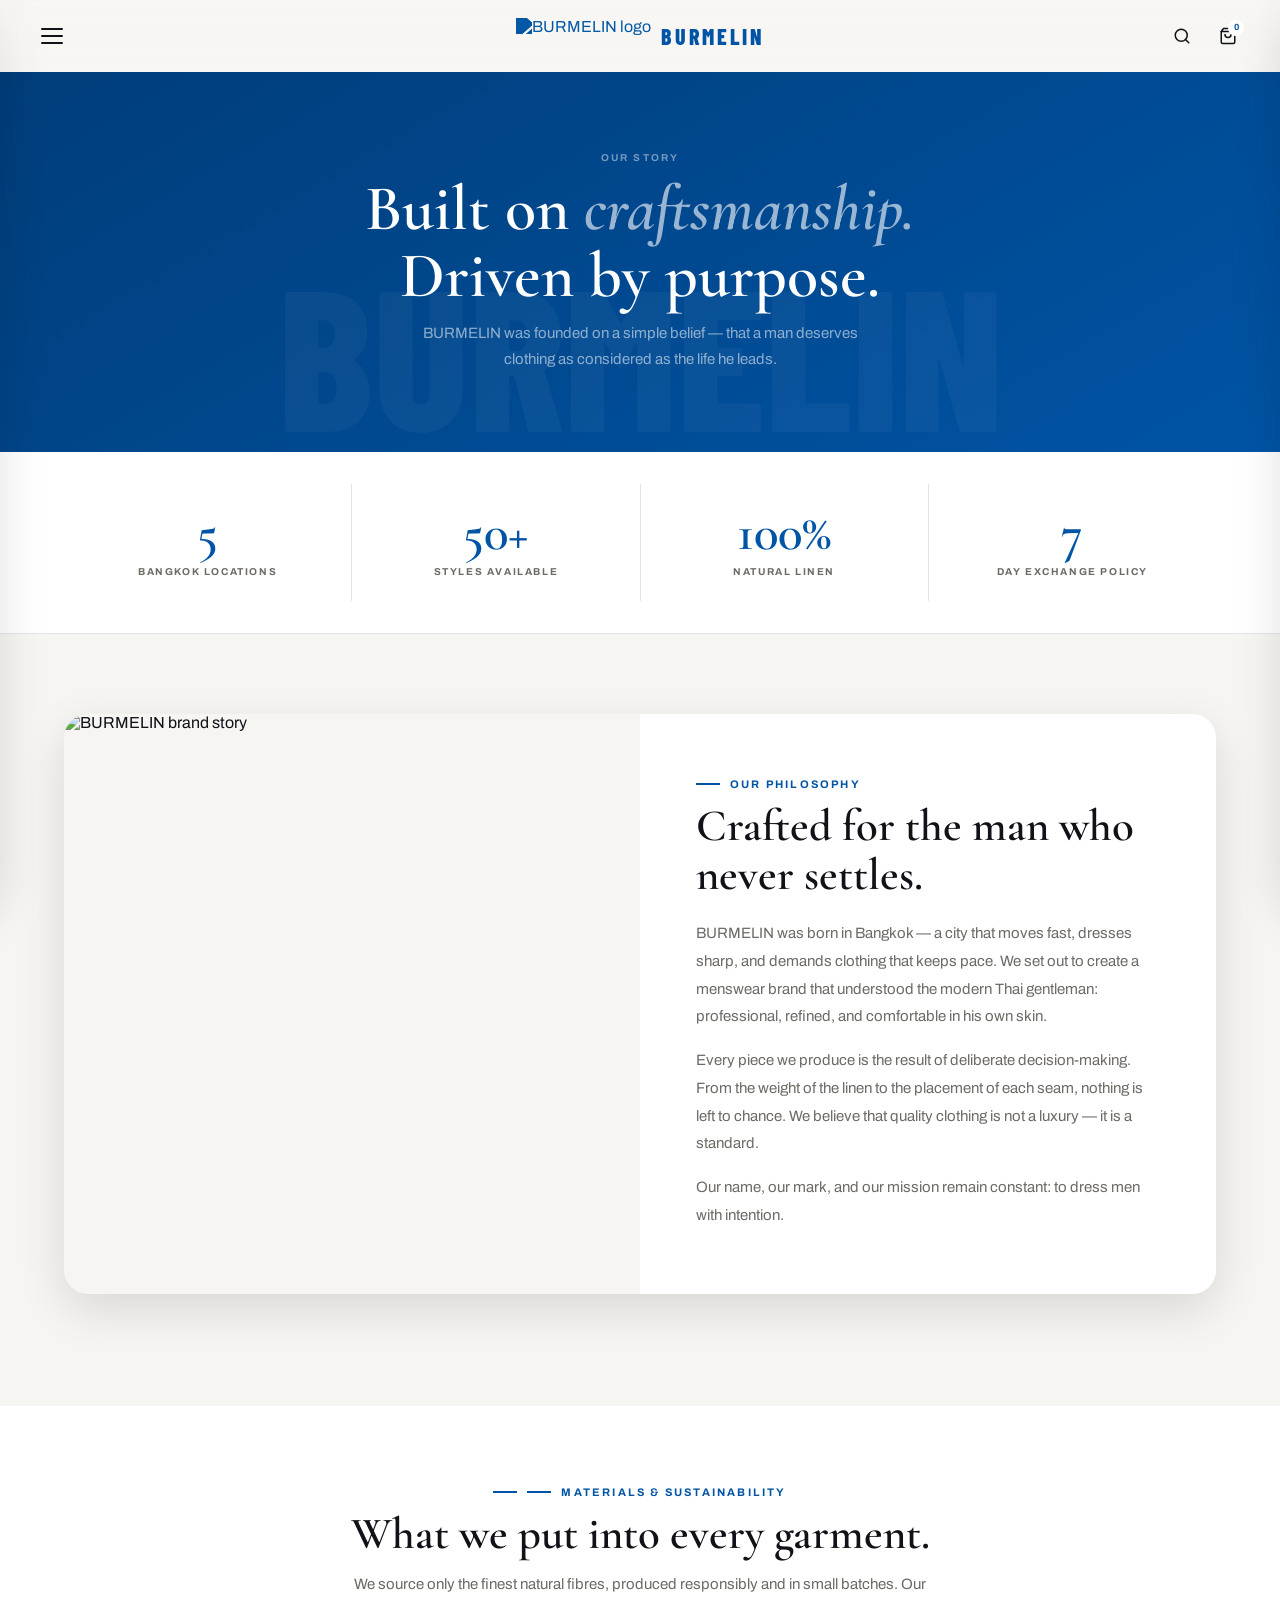
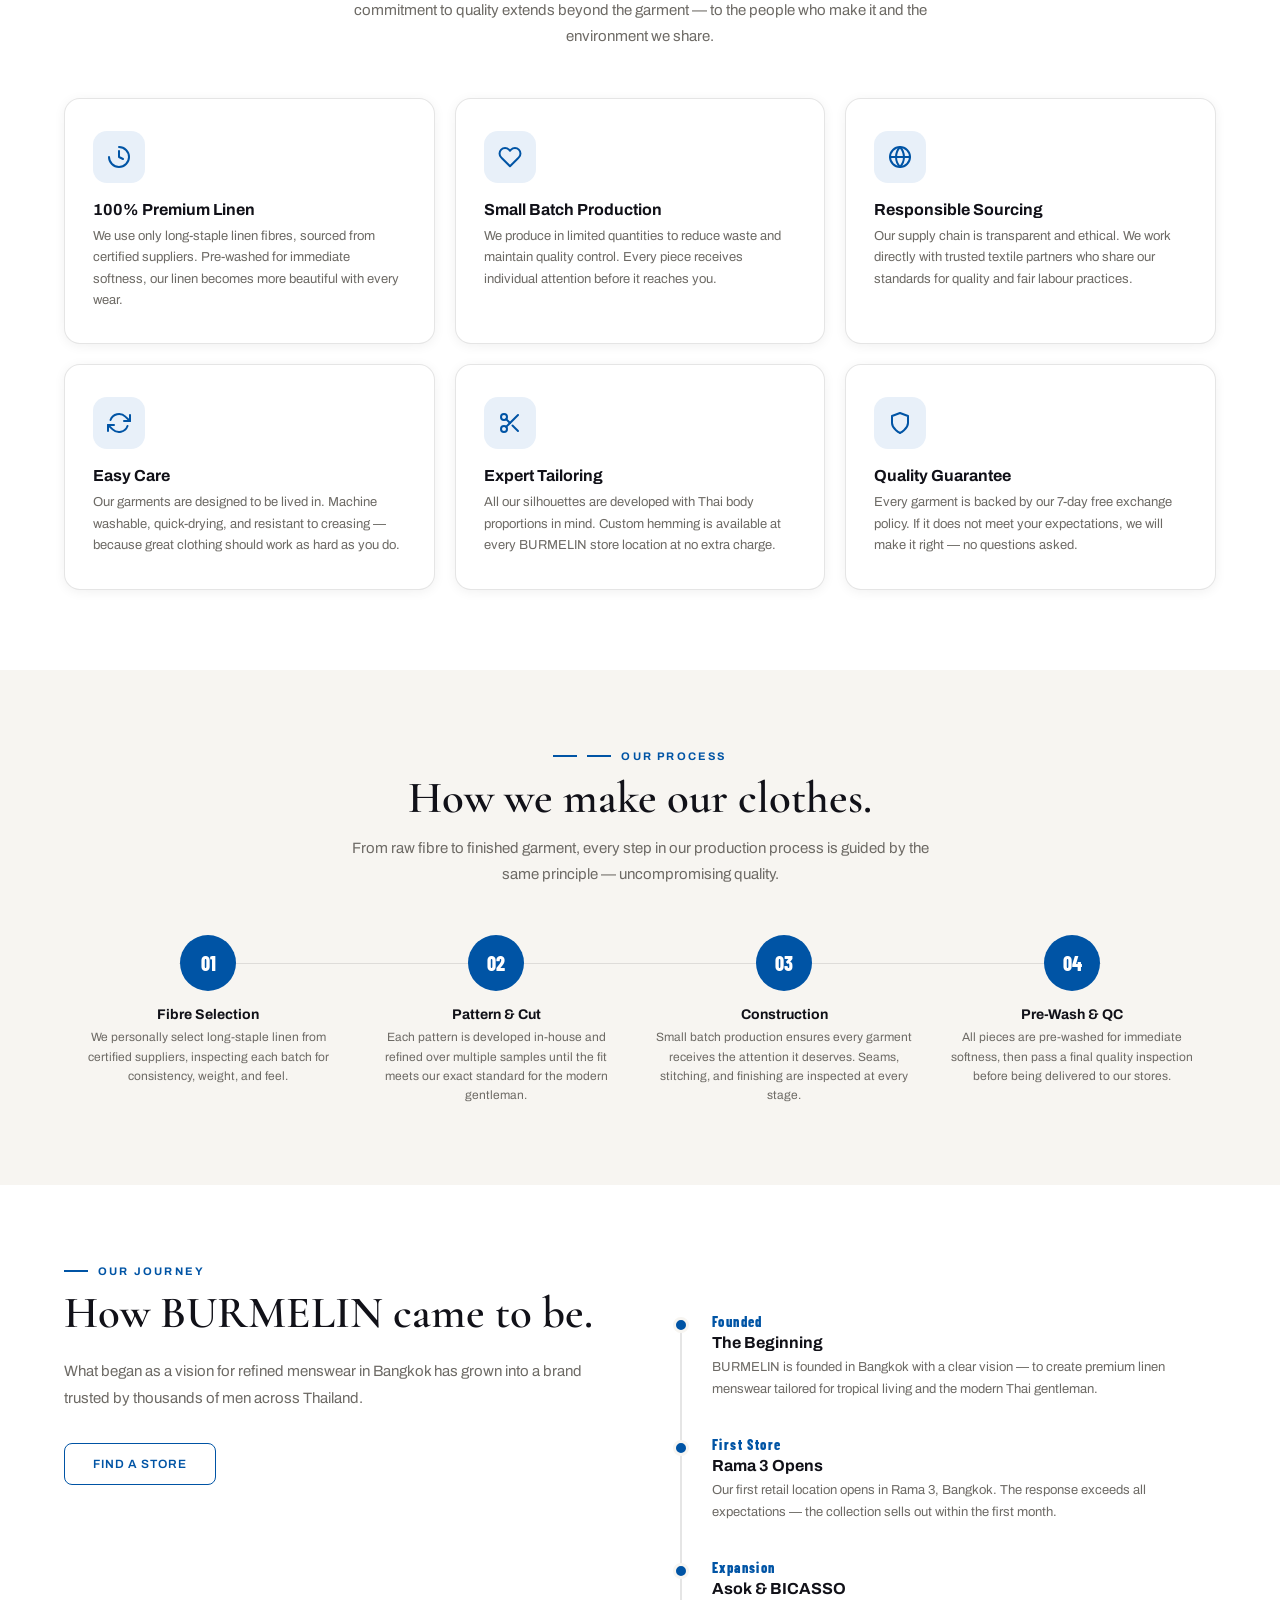
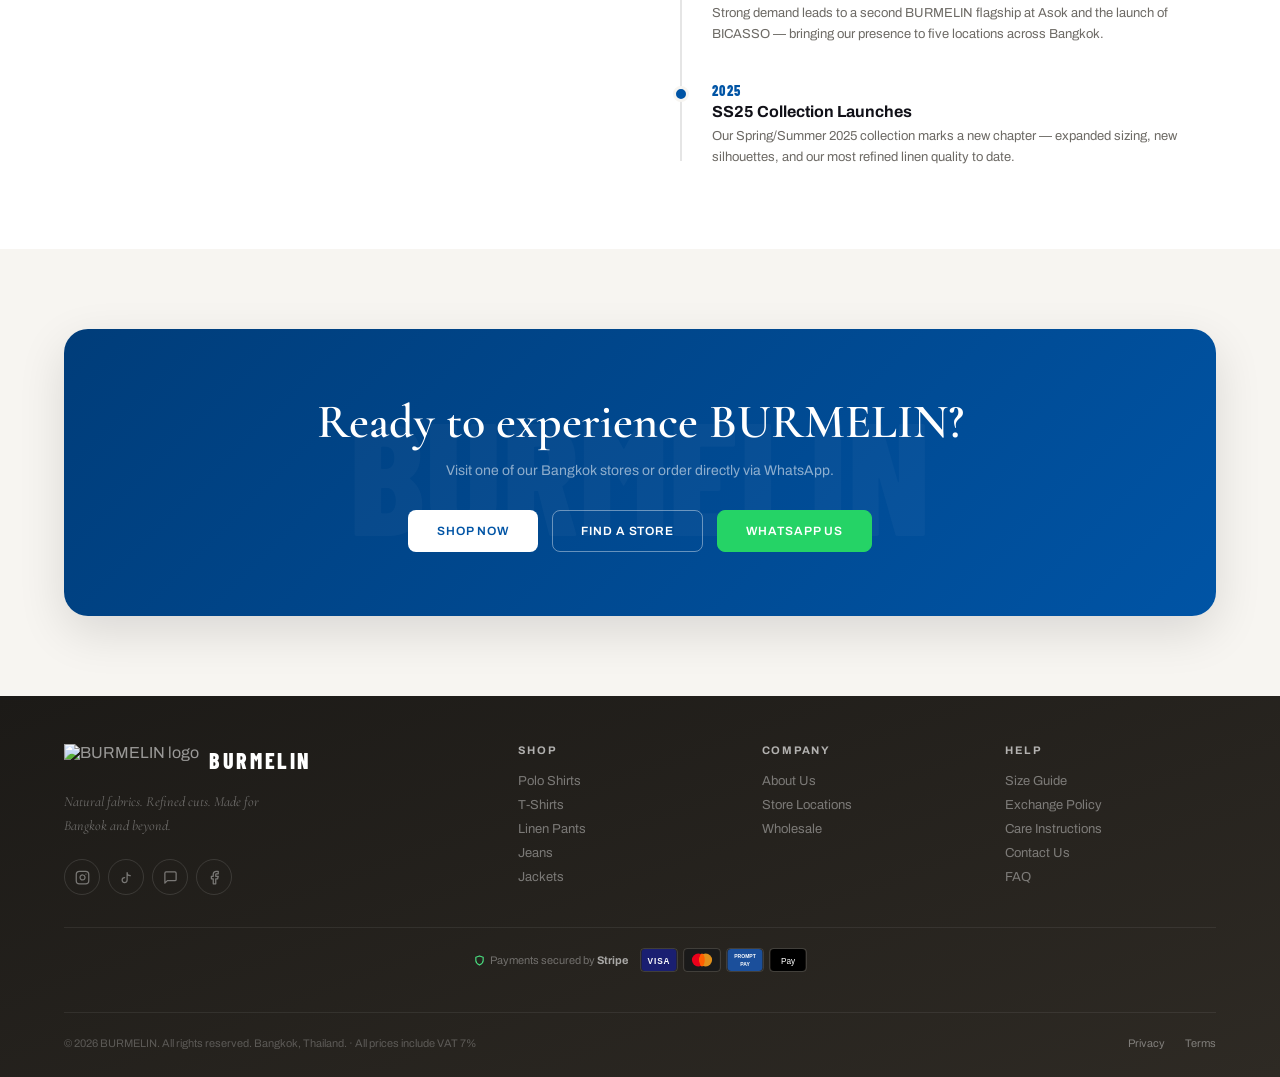
==== about.html @ 5e66e8c5 "Fix shipping address, slow admin guessing, real newsletter, lighter images, SEO - Orders and emails " ====
﻿<!DOCTYPE html>
<html lang="en">
<head>
<meta charset="UTF-8"/>
<meta name="viewport" content="width=device-width, initial-scale=1"/>
<title>About Us — BURMELIN</title>
<meta name="description" content="BURMELIN — Our story, philosophy, and commitment to quality menswear."/>
<link rel="canonical" href="https://burmelin.com/about.html"/>
<meta property="og:type" content="website"/>
<meta property="og:site_name" content="BURMELIN"/>
<meta property="og:title" content="About Us — BURMELIN"/>
<meta property="og:description" content="BURMELIN — Our story, philosophy, and commitment to quality menswear."/>
<meta property="og:url" content="https://burmelin.com/about.html"/>
<meta property="og:image" content="https://res.cloudinary.com/dtpvflgt1/image/upload/b_white,c_pad,w_1200,h_630,f_jpg,q_auto/v1775697533/E72AE919-6A79-4D75-8E9C-545770499B7E_wsahiw.png"/>
<meta property="og:image:width" content="1200"/>
<meta property="og:image:height" content="630"/>
<meta name="twitter:card" content="summary_large_image"/>
<link rel="icon" type="image/png" href="https://res.cloudinary.com/dtpvflgt1/image/upload/f_auto,q_auto,h_120/v1773996384/LOGO_q2howi.png"/>
<link rel="preconnect" href="https://fonts.googleapis.com">
<link rel="preconnect" href="https://fonts.gstatic.com" crossorigin>
<link href="https://fonts.googleapis.com/css2?family=Archivo:wght@400;500;600;700;900&family=Cormorant+Garamond:ital,wght@0,400;0,600;1,400;1,600&family=Barlow+Condensed:wght@700;800&display=swap" rel="stylesheet">
<style>
:root{
  --navy:#0054A5;--navy-dark:#003d7a;--navy-light:#e8f0f9;
  --cream:#F7F5F1;--cream-dark:#EEEBE5;
  --ink:#111118;--muted:#6d6a65;--line:rgba(0,0,0,.1);
  --white:#ffffff;--gold:#C9A96E;
  --r-sm:8px;--r:16px;--r-lg:24px;
  --shadow-sm:0 2px 12px rgba(0,0,0,.06);
  --shadow:0 6px 28px rgba(0,0,0,.09);
  --shadow-lg:0 16px 48px rgba(0,0,0,.12);
}
*,*::before,*::after{box-sizing:border-box;margin:0;padding:0}
html{scroll-behavior:smooth}
body{font-family:'Archivo',sans-serif;background:var(--cream);color:var(--ink);-webkit-font-smoothing:antialiased;overflow-x:hidden}
img{max-width:100%;display:block}
a{text-decoration:none;color:inherit}
button{cursor:pointer;font-family:inherit}
.container{max-width:1200px;margin:0 auto;padding:0 24px}

/* ── HEADER ── */
.site-header{position:fixed;top:0;left:0;right:0;z-index:100;height:72px;padding:0 32px;display:grid;grid-template-columns:1fr auto 1fr;align-items:center;background:rgba(255,255,255,.15);backdrop-filter:blur(12px);-webkit-backdrop-filter:blur(12px);border-bottom:1px solid rgba(255,255,255,.15);transition:background .3s}
.site-header:hover{background:rgba(255,255,255,.85)}
.header-logo{display:flex;align-items:center;gap:10px;cursor:pointer}
.header-actions{display:flex;align-items:center;gap:6px;justify-self:end}
.icon-btn{width:40px;height:40px;border:none;background:none;display:flex;align-items:center;justify-content:center;color:var(--ink);border-radius:50%;transition:all .2s}
.icon-btn:hover{background:var(--navy-light);color:var(--navy)}
.cart-badge{position:relative}
.cart-badge::after{content:attr(data-count);position:absolute;top:4px;right:4px;width:16px;height:16px;background:var(--white);color:var(--navy);font-size:9px;font-weight:700;border-radius:50%;display:flex;align-items:center;justify-content:center;line-height:1}
.hamburger{width:40px;height:40px;border:none;background:none;display:flex;flex-direction:column;justify-content:center;align-items:center;gap:5px;cursor:pointer;flex-shrink:0;border-radius:8px;transition:background .2s}
.hamburger:hover{background:rgba(0,0,0,.05)}
.hamburger span{display:block;width:22px;height:2px;background:var(--ink);border-radius:2px;transition:all .3s}

/* ── SIDE MENU ── */
.menu-overlay{position:fixed;inset:0;background:rgba(0,0,0,.3);z-index:98;opacity:0;pointer-events:none;transition:opacity .3s}
.menu-overlay.open{opacity:1;pointer-events:all}
.side-menu{position:fixed;top:0;left:0;bottom:0;width:280px;background:var(--white);z-index:99;transform:translateX(-100%);transition:transform .4s cubic-bezier(.22,.68,0,1.2);display:flex;flex-direction:column;padding:0;box-shadow:var(--shadow-lg);border-radius:0 var(--r-lg) var(--r-lg) 0}
.side-menu.open{transform:translateX(0)}
.side-menu-header{padding:20px 24px;border-bottom:1px solid var(--line);display:flex;align-items:center;justify-content:space-between}
.side-menu-close{width:32px;height:32px;border:1px solid var(--line);border-radius:50%;background:var(--cream);display:flex;align-items:center;justify-content:center;cursor:pointer;color:var(--muted);transition:all .2s}
.side-menu-close:hover{border-color:var(--ink);color:var(--ink)}
.side-menu-links{display:flex;flex-direction:column;padding:16px 0;flex:1}
.side-menu-link{padding:14px 28px;font-size:13px;font-weight:600;letter-spacing:.08em;text-transform:uppercase;color:var(--muted);cursor:pointer;border:none;background:none;text-align:left;font-family:inherit;transition:all .2s;border-left:3px solid transparent}
.side-menu-link:hover{color:var(--navy);background:var(--navy-light);border-left-color:var(--navy)}
.side-menu-link.active{color:var(--navy);background:var(--navy-light);border-left-color:var(--navy)}
.side-menu-footer{padding:20px 24px;border-top:1px solid var(--line)}

/* ── BTN ── */
.btn{display:inline-flex;align-items:center;justify-content:center;gap:8px;padding:13px 28px;border-radius:var(--r-sm);font-size:12px;font-weight:600;letter-spacing:.08em;text-transform:uppercase;border:1.5px solid transparent;transition:all .25s;cursor:pointer}
.btn-navy{background:var(--navy);color:var(--white);border-color:var(--navy)}
.btn-navy:hover{background:var(--navy-dark);transform:translateY(-1px)}
.btn-outline-navy{background:transparent;color:var(--navy);border-color:var(--navy)}
.btn-outline-navy:hover{background:var(--navy);color:var(--white)}
.btn-white{background:var(--white);color:var(--navy)}
.btn-white:hover{background:var(--cream-dark)}
.btn-outline-white{background:transparent;color:rgba(255,255,255,.8);border-color:rgba(255,255,255,.4)}
.btn-outline-white:hover{border-color:white;color:white}

/* ── PAGE HERO ── */
.page-hero{margin-top:72px;background:linear-gradient(150deg,#003d7a 0%,#0054A5 100%);padding:80px 0;text-align:center;position:relative;overflow:hidden}
.page-hero::before{content:'BURMELIN';position:absolute;bottom:-20px;left:50%;transform:translateX(-50%);font-family:'Barlow Condensed',sans-serif;font-weight:800;font-size:clamp(80px,16vw,200px);color:rgba(255,255,255,.04);white-space:nowrap;pointer-events:none}
.page-hero-eyebrow{font-size:10px;font-weight:700;letter-spacing:.22em;text-transform:uppercase;color:rgba(255,255,255,.45);margin-bottom:12px;position:relative}
.page-hero-title{font-family:'Cormorant Garamond',serif;font-size:clamp(36px,5vw,64px);font-weight:600;color:#fff;line-height:1.05;position:relative;margin-bottom:12px}
.page-hero-title em{font-style:italic;color:rgba(255,255,255,.6)}
.page-hero-sub{font-size:15px;color:rgba(255,255,255,.55);max-width:480px;margin:0 auto;line-height:1.7;position:relative}

/* ── STATS BAR ── */
.stats-bar{background:var(--white);border-bottom:1px solid var(--line);padding:32px 0}
.stats-grid{display:grid;grid-template-columns:repeat(4,1fr);gap:1px;background:var(--line)}
.stat-item{background:var(--white);padding:24px 28px;text-align:center}
.stat-num{font-family:'Cormorant Garamond',serif;font-size:clamp(32px,4vw,52px);font-weight:600;color:var(--navy);line-height:1}
.stat-label{font-size:10px;font-weight:700;letter-spacing:.16em;text-transform:uppercase;color:var(--muted);margin-top:6px}

/* ── SECTION ── */
.section{padding:80px 0}
.section-alt{background:var(--white)}

.eyebrow{font-size:11px;font-weight:700;letter-spacing:.2em;text-transform:uppercase;color:var(--navy);display:flex;align-items:center;gap:10px;margin-bottom:12px}
.eyebrow::before{content:'';width:24px;height:2px;background:var(--navy)}
.section-title{font-family:'Cormorant Garamond',serif;font-size:clamp(28px,3.5vw,46px);font-weight:600;line-height:1.1;color:var(--ink);margin-bottom:20px}
.section-body{font-size:15px;color:var(--muted);line-height:1.85;max-width:560px}
.section-body p{margin-bottom:16px}
.section-body p:last-child{margin-bottom:0}

/* ── SPLIT SECTIONS ── */
.split{display:grid;grid-template-columns:1fr 1fr;gap:0;align-items:stretch;border-radius:var(--r-lg);overflow:hidden;box-shadow:var(--shadow-lg);margin-bottom:32px}
.split-img{position:relative;overflow:hidden;min-height:460px}
.split-img img{width:100%;height:100%;object-fit:cover}
.split-body{padding:64px 56px;display:flex;flex-direction:column;justify-content:center;background:var(--white)}
.split-body-dark{background:linear-gradient(150deg,#003d7a 0%,#0054A5 100%);padding:64px 56px;display:flex;flex-direction:column;justify-content:center}
.split-body-dark .eyebrow{color:rgba(255,255,255,.5)}
.split-body-dark .eyebrow::before{background:rgba(255,255,255,.4)}
.split-body-dark .section-title{color:white}
.split-body-dark .section-body{color:rgba(255,255,255,.65)}

/* ── MATERIALS GRID ── */
.materials-grid{display:grid;grid-template-columns:repeat(3,1fr);gap:20px;margin-top:48px}
.material-card{background:var(--white);border-radius:var(--r);padding:32px 28px;border:1px solid var(--line);box-shadow:var(--shadow-sm);transition:box-shadow .3s,transform .3s}
.material-card:hover{box-shadow:var(--shadow);transform:translateY(-3px)}
.material-icon{width:52px;height:52px;background:var(--navy-light);border-radius:14px;display:flex;align-items:center;justify-content:center;color:var(--navy);margin-bottom:18px}
.material-title{font-size:16px;font-weight:700;color:var(--ink);margin-bottom:8px}
.material-desc{font-size:13px;color:var(--muted);line-height:1.65}

/* ── PROCESS STEPS ── */
.process-steps{display:grid;grid-template-columns:repeat(4,1fr);gap:0;position:relative;margin-top:48px}
.process-steps::before{content:'';position:absolute;top:28px;left:10%;right:10%;height:1px;background:var(--line);z-index:0}
.process-step{text-align:center;padding:0 16px;position:relative;z-index:1}
.step-number{width:56px;height:56px;background:var(--navy);border-radius:50%;display:flex;align-items:center;justify-content:center;font-family:'Barlow Condensed',sans-serif;font-weight:800;font-size:20px;color:white;margin:0 auto 16px}
.step-title{font-size:14px;font-weight:700;color:var(--ink);margin-bottom:6px}
.step-desc{font-size:12px;color:var(--muted);line-height:1.6}

/* ── TIMELINE ── */
.timeline{position:relative;padding-left:32px;margin-top:48px}
.timeline::before{content:'';position:absolute;left:0;top:8px;bottom:8px;width:2px;background:var(--line)}
.timeline-item{position:relative;padding-bottom:36px}
.timeline-item:last-child{padding-bottom:0}
.timeline-dot{position:absolute;left:-39px;top:4px;width:16px;height:16px;background:var(--navy);border-radius:50%;border:3px solid var(--cream)}
.timeline-year{font-family:'Barlow Condensed',sans-serif;font-weight:800;font-size:14px;letter-spacing:.1em;color:var(--navy);margin-bottom:4px}
.timeline-title{font-size:16px;font-weight:700;color:var(--ink);margin-bottom:6px}
.timeline-desc{font-size:13px;color:var(--muted);line-height:1.65}

/* ── CTA SECTION ── */
.cta-section{background:linear-gradient(135deg,#003d7a,#0054A5);border-radius:var(--r-lg);padding:64px 52px;text-align:center;box-shadow:var(--shadow-lg);position:relative;overflow:hidden}
.cta-section::before{content:'BURMELIN';position:absolute;top:50%;left:50%;transform:translate(-50%,-50%);font-family:'Barlow Condensed',sans-serif;font-weight:800;font-size:160px;color:rgba(255,255,255,.03);white-space:nowrap;pointer-events:none}
.cta-title{font-family:'Cormorant Garamond',serif;font-size:clamp(28px,4vw,48px);font-weight:600;color:white;margin-bottom:12px;position:relative}
.cta-sub{font-size:14px;color:rgba(255,255,255,.55);margin-bottom:32px;position:relative}
.cta-actions{display:flex;gap:14px;justify-content:center;flex-wrap:wrap;position:relative}

/* ── FOOTER ── */
.site-footer{background:linear-gradient(160deg,#1C1A17 0%,#2E2A24 100%);color:rgba(255,255,255,.55);padding:48px 0 28px}
.footer-grid{display:grid;grid-template-columns:2fr 1fr 1fr 1fr;gap:32px;margin-bottom:32px}
.footer-tagline{font-family:'Cormorant Garamond',serif;font-size:14px;font-style:italic;color:rgba(255,255,255,.35);line-height:1.7;max-width:240px;margin-top:14px}
.footer-socials{display:flex;gap:8px;margin-top:22px}
.social-btn{width:36px;height:36px;border:1px solid rgba(255,255,255,.12);border-radius:50%;background:none;color:rgba(255,255,255,.4);display:flex;align-items:center;justify-content:center;cursor:pointer;transition:all .2s}
.social-btn:hover{border-color:var(--navy);color:white;background:var(--navy)}
.footer-heading{font-size:11px;font-weight:700;letter-spacing:.16em;text-transform:uppercase;color:rgba(255,255,255,.65);margin-bottom:18px}
.footer-links{display:flex;flex-direction:column;gap:10px}
.footer-link{font-size:13px;color:rgba(255,255,255,.4);transition:color .2s;cursor:pointer;border:none;background:none;text-align:left;font-family:inherit;text-decoration:none}
.footer-link:hover{color:white}
.footer-bottom{padding-top:24px;border-top:1px solid rgba(255,255,255,.07);display:flex;justify-content:space-between;align-items:center}
.footer-copy{font-size:11px;color:rgba(255,255,255,.25)}
.footer-legal{display:flex;gap:20px}
@media(max-width:900px){.footer-grid{grid-template-columns:1fr 1fr;gap:24px}}
@media(max-width:480px){.footer-grid{grid-template-columns:1fr}}

/* ── RESPONSIVE ── */
@media(max-width:900px){
  .split{grid-template-columns:1fr}
  .split-img{min-height:280px}
  .split-body,.split-body-dark{padding:40px 32px}
  .stats-grid{grid-template-columns:repeat(2,1fr)}
  .materials-grid{grid-template-columns:repeat(2,1fr)}
  .process-steps{grid-template-columns:repeat(2,1fr);gap:28px}
  .process-steps::before{display:none}
}
@media(max-width:600px){
  .materials-grid{grid-template-columns:1fr}
  .process-steps{grid-template-columns:1fr}
  .stats-grid{grid-template-columns:repeat(2,1fr)}
  .cta-section{padding:40px 24px}
}
/* SEARCH */
.search-overlay{position:fixed;inset:0;background:rgba(0,0,0,.6);z-index:400;display:flex;align-items:flex-start;justify-content:center;padding-top:120px;opacity:0;pointer-events:none;transition:opacity .3s}
.search-overlay.open{opacity:1;pointer-events:all}
.search-box{background:var(--white);border-radius:var(--r-lg);padding:32px;width:100%;max-width:600px;margin:0 24px;box-shadow:var(--shadow-lg)}
.search-box-inner{display:flex;align-items:center;gap:12px;border-bottom:2px solid var(--navy);padding-bottom:12px;margin-bottom:20px}
.search-box-input{flex:1;border:none;outline:none;font-size:20px;font-family:inherit;color:var(--ink);background:transparent}
.search-box-input::placeholder{color:var(--muted)}
.search-box-close{width:32px;height:32px;border:1px solid var(--line);border-radius:50%;background:var(--cream);display:flex;align-items:center;justify-content:center;cursor:pointer;color:var(--muted);flex-shrink:0}
.search-results{display:flex;flex-direction:column;gap:10px;max-height:320px;overflow-y:auto}
.search-result-item{display:flex;align-items:center;gap:14px;padding:10px;border-radius:var(--r-sm);cursor:pointer;transition:background .2s}
.search-result-item:hover{background:var(--cream)}
.search-result-img{width:48px;height:60px;object-fit:cover;border-radius:6px;flex-shrink:0;background:var(--cream-dark)}
.search-result-name{font-size:14px;font-weight:600;color:var(--ink)}
.search-result-cat{font-size:11px;color:var(--muted);margin-top:2px}
.search-result-price{font-size:14px;font-weight:700;color:var(--navy);margin-left:auto}
.search-empty{text-align:center;padding:24px;color:var(--muted);font-size:14px}
.search-tip{font-size:11px;color:var(--muted);text-align:center;margin-top:8px}
/* CART */
.cart-overlay{position:fixed;inset:0;background:rgba(0,0,0,.35);z-index:200;opacity:0;pointer-events:none;transition:opacity .3s}
.cart-overlay.open{opacity:1;pointer-events:all}
.cart-sidebar{position:fixed;top:0;right:0;bottom:0;width:390px;background:var(--white);border-radius:var(--r-lg) 0 0 var(--r-lg);z-index:201;transform:translateX(100%);transition:transform .4s cubic-bezier(.22,.68,0,1.2);display:flex;flex-direction:column;box-shadow:var(--shadow-lg)}
.cart-sidebar.open{transform:translateX(0)}
.cart-header{padding:24px 28px;border-bottom:1px solid var(--line);display:flex;align-items:center;justify-content:space-between}
.cart-title{font-size:16px;font-weight:700;color:var(--ink)}
.cart-close{width:34px;height:34px;border:1px solid var(--line);border-radius:50%;background:var(--cream);display:flex;align-items:center;justify-content:center;color:var(--muted);cursor:pointer;transition:all .2s}
.cart-close:hover{border-color:var(--ink);color:var(--ink)}
.cart-items{flex:1;overflow-y:auto;padding:20px 28px}
.cart-empty{display:flex;flex-direction:column;align-items:center;justify-content:center;height:100%;gap:10px;color:var(--muted);text-align:center}
.cart-item{display:flex;gap:14px;padding:16px 0;border-bottom:1px solid var(--line)}
.cart-item-img{width:70px;height:88px;object-fit:cover;background:var(--cream);border-radius:var(--r-sm);flex-shrink:0}
.cart-item-details{flex:1}
.cart-item-name{font-size:14px;font-weight:600;margin-bottom:3px}
.cart-item-meta{font-size:11px;color:var(--muted);margin-bottom:10px}
.cart-item-controls{display:flex;align-items:center;justify-content:space-between}
.cart-item-price{font-size:15px;font-weight:700}
.cart-item-remove{background:none;border:none;color:var(--muted);font-size:11px;cursor:pointer;text-decoration:underline;margin-top:6px}
.qty-ctrl{display:flex;align-items:center;border:1px solid var(--line);border-radius:var(--r-sm);overflow:hidden}
.qty-btn{width:30px;height:30px;border:none;background:var(--cream);font-size:16px;display:flex;align-items:center;justify-content:center;cursor:pointer;color:var(--muted)}
.qty-btn:hover{color:var(--ink)}
.qty-num{width:32px;height:30px;text-align:center;font-size:13px;font-weight:600;display:flex;align-items:center;justify-content:center;border-left:1px solid var(--line);border-right:1px solid var(--line)}
.cart-footer{padding:24px 28px;border-top:1px solid var(--line);background:var(--cream)}
.cart-total-row{display:flex;justify-content:space-between;align-items:center;margin-bottom:16px}
.cart-total-label{font-size:12px;font-weight:600;letter-spacing:.08em;text-transform:uppercase;color:var(--muted)}
.cart-total-amount{font-size:24px;font-weight:700;color:var(--ink)}
.checkout-btn{width:100%;padding:15px;background:var(--ink);color:white;border:none;border-radius:var(--r-sm);font-size:11px;font-weight:700;letter-spacing:.12em;text-transform:uppercase;cursor:pointer;margin-bottom:10px;transition:background .2s}
.checkout-btn:hover{background:#2a2a30}
.checkout-btn:disabled{opacity:.6;cursor:not-allowed}
.whatsapp-btn{width:100%;padding:14px;background:#25D366;color:white;border:none;border-radius:var(--r-sm);font-size:11px;font-weight:700;letter-spacing:.1em;text-transform:uppercase;cursor:pointer;display:flex;align-items:center;justify-content:center;gap:8px;transition:background .2s}
.whatsapp-btn:hover{background:#1ea855}
.toast{position:fixed;bottom:28px;right:28px;background:var(--ink);color:white;padding:13px 20px;border-radius:var(--r);font-size:13px;font-weight:600;z-index:999;display:flex;align-items:center;gap:10px;box-shadow:var(--shadow-lg);transform:translateY(80px);opacity:0;transition:all .4s cubic-bezier(.22,.68,0,1.2);pointer-events:none}
.toast.show{transform:translateY(0);opacity:1}
</style>
<!-- Meta Pixel Code -->
<script>
!function(f,b,e,v,n,t,s)
{if(f.fbq)return;n=f.fbq=function(){n.callMethod?
n.callMethod.apply(n,arguments):n.queue.push(arguments)};
if(!f._fbq)f._fbq=n;n.push=n;n.loaded=!0;n.version='2.0';
n.queue=[];t=b.createElement(e);t.async=!0;
t.src=v;s=b.getElementsByTagName(e)[0];
s.parentNode.insertBefore(t,s)}(window, document,'script',
'https://connect.facebook.net/en_US/fbevents.js');
fbq('init', '1016610101191905');
fbq('track', 'PageView');
</script>
<noscript><img height="1" width="1" style="display:none"
src="https://www.facebook.com/tr?id=1016610101191905&ev=PageView&noscript=1"
/></noscript>
<!-- End Meta Pixel Code -->
<!-- Google tag (gtag.js) -->
<script async src="https://www.googletagmanager.com/gtag/js?id=G-DP185Q42G9">
</script>
<script>
  window.dataLayer = window.dataLayer || [];
  function gtag(){dataLayer.push(arguments);}
  gtag('js', new Date());

  gtag('config', 'G-DP185Q42G9');
</script>
</head>
<body>

<!-- HEADER -->
<header class="site-header">
  <button class="hamburger" onclick="openMenu()" title="Menu">
    <span></span><span></span><span></span>
  </button>
  <div class="header-logo" onclick="window.location.href='index.html'">
    <img src="https://res.cloudinary.com/dtpvflgt1/image/upload/f_auto,q_auto,h_120/v1773996384/LOGO_q2howi.png" alt="BURMELIN logo" style="height:36px;width:auto;display:block;filter:brightness(0) saturate(100%) invert(23%) sepia(89%) saturate(1500%) hue-rotate(191deg) brightness(93%)"/>
    <span style="font-family:'Barlow Condensed',sans-serif;font-weight:800;font-size:22px;letter-spacing:.12em;color:#0054A5;text-transform:uppercase">BURMELIN</span>
  </div>
  <div class="header-actions">
    <button class="icon-btn" title="Search" onclick="openSearch()"><svg xmlns="http://www.w3.org/2000/svg" width="18" height="18" viewBox="0 0 24 24" fill="none" stroke="currentColor" stroke-width="2" stroke-linecap="round" stroke-linejoin="round"><circle cx="11" cy="11" r="8"/><line x1="21" y1="21" x2="16.65" y2="16.65"/></svg></button>
    <button class="icon-btn cart-badge" id="cartBtn" data-count="0" onclick="openCart()"><svg xmlns="http://www.w3.org/2000/svg" width="18" height="18" viewBox="0 0 24 24" fill="none" stroke="currentColor" stroke-width="2" stroke-linecap="round" stroke-linejoin="round"><path d="M6 2 3 6v14a2 2 0 0 0 2 2h14a2 2 0 0 0 2-2V6l-3-4z"/><line x1="3" y1="6" x2="21" y2="6"/><path d="M16 10a4 4 0 0 1-8 0"/></svg></button>
  </div>
</header>

<!-- SIDE MENU -->
<div class="menu-overlay" id="menuOverlay" onclick="closeMenu()"></div>
<div class="side-menu" id="sideMenu">
  <div class="side-menu-header">
    <img src="https://res.cloudinary.com/dtpvflgt1/image/upload/f_auto,q_auto,h_120/v1773996384/LOGO_q2howi.png" alt="BURMELIN" style="height:30px;width:auto"/>
    <button class="side-menu-close" onclick="closeMenu()">
      <svg xmlns="http://www.w3.org/2000/svg" width="14" height="14" viewBox="0 0 24 24" fill="none" stroke="currentColor" stroke-width="2.5" stroke-linecap="round"><line x1="18" y1="6" x2="6" y2="18"/><line x1="6" y1="6" x2="18" y2="18"/></svg>
    </button>
  </div>
  <div class="side-menu-links">
    <button class="side-menu-link" onclick="window.location.href='index.html'">Home</button>
    <button class="side-menu-link" onclick="window.location.href='products.html'">Products</button>
    <button class="side-menu-link" onclick="window.location.href='stores.html'">Stores</button>
    <button class="side-menu-link active">About Us</button>
  </div>
  <div class="side-menu-footer">
    <a href="https://wa.me/66642071080" class="btn btn-navy" style="width:100%;justify-content:center;font-size:11px">WhatsApp Us</a>
  </div>
</div>

<!-- PAGE HERO -->
<div class="page-hero">
  <div class="page-hero-eyebrow">Our Story</div>
  <h1 class="page-hero-title">Built on <em>craftsmanship.</em><br/>Driven by purpose.</h1>
  <p class="page-hero-sub">BURMELIN was founded on a simple belief — that a man deserves clothing as considered as the life he leads.</p>
</div>

<!-- STATS -->
<div class="stats-bar">
  <div class="container">
    <div class="stats-grid">
      <div class="stat-item">
        <div class="stat-num">5</div>
        <div class="stat-label">Bangkok Locations</div>
      </div>
      <div class="stat-item">
        <div class="stat-num">50+</div>
        <div class="stat-label">Styles Available</div>
      </div>
      <div class="stat-item">
        <div class="stat-num">100%</div>
        <div class="stat-label">Natural Linen</div>
      </div>
      <div class="stat-item">
        <div class="stat-num">7</div>
        <div class="stat-label">Day Exchange Policy</div>
      </div>
    </div>
  </div>
</div>

<!-- BRAND STORY -->
<section class="section">
  <div class="container">
    <div class="split">
      <div class="split-img">
        <img src="https://images.unsplash.com/photo-1490578474895-699cd4e2cf59?q=80&w=1200&auto=format&fit=crop" alt="BURMELIN brand story"/>
      </div>
      <div class="split-body">
        <div class="eyebrow">Our Philosophy</div>
        <h2 class="section-title">Crafted for the man who never settles.</h2>
        <div class="section-body">
          <p>BURMELIN was born in Bangkok — a city that moves fast, dresses sharp, and demands clothing that keeps pace. We set out to create a menswear brand that understood the modern Thai gentleman: professional, refined, and comfortable in his own skin.</p>
          <p>Every piece we produce is the result of deliberate decision-making. From the weight of the linen to the placement of each seam, nothing is left to chance. We believe that quality clothing is not a luxury — it is a standard.</p>
          <p>Our name, our mark, and our mission remain constant: to dress men with intention.</p>
        </div>
      </div>
    </div>
  </div>
</section>

<!-- MATERIALS -->
<section class="section section-alt">
  <div class="container">
    <div style="text-align:center;max-width:600px;margin:0 auto">
      <div class="eyebrow" style="justify-content:center">
        <span style="width:24px;height:2px;background:var(--navy);display:inline-block"></span>
        Materials & Sustainability
      </div>
      <h2 class="section-title" style="margin-bottom:12px">What we put into every garment.</h2>
      <p style="font-size:15px;color:var(--muted);line-height:1.75">We source only the finest natural fibres, produced responsibly and in small batches. Our commitment to quality extends beyond the garment — to the people who make it and the environment we share.</p>
    </div>
    <div class="materials-grid">
      <div class="material-card">
        <div class="material-icon">
          <svg xmlns="http://www.w3.org/2000/svg" width="24" height="24" viewBox="0 0 24 24" fill="none" stroke="currentColor" stroke-width="2" stroke-linecap="round" stroke-linejoin="round"><path d="M12 2a10 10 0 0 1 10 10c0 5.52-4.48 10-10 10S2 17.52 2 12"/><path d="M12 6v6l4 2"/></svg>
        </div>
        <div class="material-title">100% Premium Linen</div>
        <div class="material-desc">We use only long-staple linen fibres, sourced from certified suppliers. Pre-washed for immediate softness, our linen becomes more beautiful with every wear.</div>
      </div>
      <div class="material-card">
        <div class="material-icon">
          <svg xmlns="http://www.w3.org/2000/svg" width="24" height="24" viewBox="0 0 24 24" fill="none" stroke="currentColor" stroke-width="2" stroke-linecap="round" stroke-linejoin="round"><path d="M20.84 4.61a5.5 5.5 0 0 0-7.78 0L12 5.67l-1.06-1.06a5.5 5.5 0 0 0-7.78 7.78l1.06 1.06L12 21.23l7.78-7.78 1.06-1.06a5.5 5.5 0 0 0 0-7.78z"/></svg>
        </div>
        <div class="material-title">Small Batch Production</div>
        <div class="material-desc">We produce in limited quantities to reduce waste and maintain quality control. Every piece receives individual attention before it reaches you.</div>
      </div>
      <div class="material-card">
        <div class="material-icon">
          <svg xmlns="http://www.w3.org/2000/svg" width="24" height="24" viewBox="0 0 24 24" fill="none" stroke="currentColor" stroke-width="2" stroke-linecap="round" stroke-linejoin="round"><circle cx="12" cy="12" r="10"/><line x1="2" y1="12" x2="22" y2="12"/><path d="M12 2a15.3 15.3 0 0 1 4 10 15.3 15.3 0 0 1-4 10 15.3 15.3 0 0 1-4-10 15.3 15.3 0 0 1 4-10z"/></svg>
        </div>
        <div class="material-title">Responsible Sourcing</div>
        <div class="material-desc">Our supply chain is transparent and ethical. We work directly with trusted textile partners who share our standards for quality and fair labour practices.</div>
      </div>
      <div class="material-card">
        <div class="material-icon">
          <svg xmlns="http://www.w3.org/2000/svg" width="24" height="24" viewBox="0 0 24 24" fill="none" stroke="currentColor" stroke-width="2" stroke-linecap="round" stroke-linejoin="round"><polyline points="23 4 23 10 17 10"/><polyline points="1 20 1 14 7 14"/><path d="M3.51 9a9 9 0 0 1 14.85-3.36L23 10M1 14l4.64 4.36A9 9 0 0 0 20.49 15"/></svg>
        </div>
        <div class="material-title">Easy Care</div>
        <div class="material-desc">Our garments are designed to be lived in. Machine washable, quick-drying, and resistant to creasing — because great clothing should work as hard as you do.</div>
      </div>
      <div class="material-card">
        <div class="material-icon">
          <svg xmlns="http://www.w3.org/2000/svg" width="24" height="24" viewBox="0 0 24 24" fill="none" stroke="currentColor" stroke-width="2" stroke-linecap="round" stroke-linejoin="round"><circle cx="6" cy="6" r="3"/><circle cx="6" cy="18" r="3"/><line x1="20" y1="4" x2="8.12" y2="15.88"/><line x1="14.47" y1="14.48" x2="20" y2="20"/><line x1="8.12" y1="8.12" x2="12" y2="12"/></svg>
        </div>
        <div class="material-title">Expert Tailoring</div>
        <div class="material-desc">All our silhouettes are developed with Thai body proportions in mind. Custom hemming is available at every BURMELIN store location at no extra charge.</div>
      </div>
      <div class="material-card">
        <div class="material-icon">
          <svg xmlns="http://www.w3.org/2000/svg" width="24" height="24" viewBox="0 0 24 24" fill="none" stroke="currentColor" stroke-width="2" stroke-linecap="round" stroke-linejoin="round"><path d="M12 22s8-4 8-10V5l-8-3-8 3v7c0 6 8 10 8 10z"/></svg>
        </div>
        <div class="material-title">Quality Guarantee</div>
        <div class="material-desc">Every garment is backed by our 7-day free exchange policy. If it does not meet your expectations, we will make it right — no questions asked.</div>
      </div>
    </div>
  </div>
</section>

<!-- HOW WE MAKE OUR CLOTHES -->
<section class="section">
  <div class="container">
    <div style="text-align:center;max-width:600px;margin:0 auto 0">
      <div class="eyebrow" style="justify-content:center">
        <span style="width:24px;height:2px;background:var(--navy);display:inline-block"></span>
        Our Process
      </div>
      <h2 class="section-title" style="margin-bottom:12px">How we make our clothes.</h2>
      <p style="font-size:15px;color:var(--muted);line-height:1.75">From raw fibre to finished garment, every step in our production process is guided by the same principle — uncompromising quality.</p>
    </div>
    <div class="process-steps">
      <div class="process-step">
        <div class="step-number">01</div>
        <div class="step-title">Fibre Selection</div>
        <div class="step-desc">We personally select long-staple linen from certified suppliers, inspecting each batch for consistency, weight, and feel.</div>
      </div>
      <div class="process-step">
        <div class="step-number">02</div>
        <div class="step-title">Pattern & Cut</div>
        <div class="step-desc">Each pattern is developed in-house and refined over multiple samples until the fit meets our exact standard for the modern gentleman.</div>
      </div>
      <div class="process-step">
        <div class="step-number">03</div>
        <div class="step-title">Construction</div>
        <div class="step-desc">Small batch production ensures every garment receives the attention it deserves. Seams, stitching, and finishing are inspected at every stage.</div>
      </div>
      <div class="process-step">
        <div class="step-number">04</div>
        <div class="step-title">Pre-Wash & QC</div>
        <div class="step-desc">All pieces are pre-washed for immediate softness, then pass a final quality inspection before being delivered to our stores.</div>
      </div>
    </div>
  </div>
</section>

<!-- TIMELINE -->
<section class="section section-alt">
  <div class="container">
    <div style="display:grid;grid-template-columns:1fr 1fr;gap:80px;align-items:start">
      <div>
        <div class="eyebrow">Our Journey</div>
        <h2 class="section-title">How BURMELIN came to be.</h2>
        <p style="font-size:15px;color:var(--muted);line-height:1.75;margin-bottom:32px">What began as a vision for refined menswear in Bangkok has grown into a brand trusted by thousands of men across Thailand.</p>
        <a href="stores.html" class="btn btn-outline-navy">Find a Store</a>
      </div>
      <div class="timeline">
        <div class="timeline-item">
          <div class="timeline-dot"></div>
          <div class="timeline-year">Founded</div>
          <div class="timeline-title">The Beginning</div>
          <div class="timeline-desc">BURMELIN is founded in Bangkok with a clear vision — to create premium linen menswear tailored for tropical living and the modern Thai gentleman.</div>
        </div>
        <div class="timeline-item">
          <div class="timeline-dot"></div>
          <div class="timeline-year">First Store</div>
          <div class="timeline-title">Rama 3 Opens</div>
          <div class="timeline-desc">Our first retail location opens in Rama 3, Bangkok. The response exceeds all expectations — the collection sells out within the first month.</div>
        </div>
        <div class="timeline-item">
          <div class="timeline-dot"></div>
          <div class="timeline-year">Expansion</div>
          <div class="timeline-title">Asok & BICASSO</div>
          <div class="timeline-desc">Strong demand leads to a second BURMELIN flagship at Asok and the launch of BICASSO — bringing our presence to five locations across Bangkok.</div>
        </div>
        <div class="timeline-item">
          <div class="timeline-dot"></div>
          <div class="timeline-year">2025</div>
          <div class="timeline-title">SS25 Collection Launches</div>
          <div class="timeline-desc">Our Spring/Summer 2025 collection marks a new chapter — expanded sizing, new silhouettes, and our most refined linen quality to date.</div>
        </div>
      </div>
    </div>
  </div>
</section>

<!-- CTA -->
<section class="section">
  <div class="container">
    <div class="cta-section">
      <h2 class="cta-title">Ready to experience BURMELIN?</h2>
      <p class="cta-sub">Visit one of our Bangkok stores or order directly via WhatsApp.</p>
      <div class="cta-actions">
        <a href="products.html" class="btn btn-white">Shop Now</a>
        <a href="stores.html" class="btn" style="background:transparent;color:white;border:1.5px solid rgba(255,255,255,.4)">Find a Store</a>
        <a href="https://wa.me/66642071080" class="btn" style="background:#25D366;color:white;border-color:#25D366" target="_blank">WhatsApp Us</a>
      </div>
    </div>
  </div>
</section>

<div class="toast" id="toast"><span id="toastMsg"></span></div>

<!-- SEARCH OVERLAY -->
<div class="search-overlay" id="searchOverlay" onclick="handleSearchOverlayClick(event)">
  <div class="search-box" id="searchBox">
    <div class="search-box-inner">
      <svg xmlns="http://www.w3.org/2000/svg" width="20" height="20" viewBox="0 0 24 24" fill="none" stroke="#0054A5" stroke-width="2.5" stroke-linecap="round" stroke-linejoin="round"><circle cx="11" cy="11" r="8"/><line x1="21" y1="21" x2="16.65" y2="16.65"/></svg>
      <input class="search-box-input" id="searchBoxInput" type="text" placeholder="Search products, categories..." oninput="runSearch(this.value)"/>
      <button class="search-box-close" onclick="closeSearch()"><svg xmlns="http://www.w3.org/2000/svg" width="14" height="14" viewBox="0 0 24 24" fill="none" stroke="currentColor" stroke-width="2.5" stroke-linecap="round"><line x1="18" y1="6" x2="6" y2="18"/><line x1="6" y1="6" x2="18" y2="18"/></svg></button>
    </div>
    <div class="search-results" id="searchResults"><div class="search-tip">Try "polo", "linen pants", "jacket"...</div></div>
  </div>
</div>

<!-- CART SIDEBAR -->
<div class="cart-overlay" id="cartOverlay" onclick="closeCart()"></div>
<div class="cart-sidebar" id="cartSidebar">
  <div class="cart-header"><div class="cart-title">Your Cart</div><button class="cart-close" onclick="closeCart()"><svg xmlns="http://www.w3.org/2000/svg" width="14" height="14" viewBox="0 0 24 24" fill="none" stroke="currentColor" stroke-width="2.5" stroke-linecap="round"><line x1="18" y1="6" x2="6" y2="18"/><line x1="6" y1="6" x2="18" y2="18"/></svg></button></div>
  <div class="cart-items" id="cartItems"><div class="cart-empty"><svg xmlns="http://www.w3.org/2000/svg" width="52" height="52" viewBox="0 0 24 24" fill="none" stroke="#c5c5cc" stroke-width="1.5" stroke-linecap="round" stroke-linejoin="round"><path d="M6 2 3 6v14a2 2 0 0 0 2 2h14a2 2 0 0 0 2-2V6l-3-4z"/><line x1="3" y1="6" x2="21" y2="6"/><path d="M16 10a4 4 0 0 1-8 0"/></svg><div style="font-weight:700;font-size:15px">Your cart is empty</div><div style="font-size:12px;color:var(--muted)">Browse our collection to start shopping</div><a href="products.html" class="btn btn-navy" style="margin-top:8px;text-decoration:none">Shop Now</a></div></div>
  <div class="cart-footer" id="cartFooter" style="display:none">
    <div class="cart-total-row"><span class="cart-total-label">Total</span><span class="cart-total-amount" id="cartTotal">฿0</span></div>
    <button class="checkout-btn" id="checkoutBtn" onclick="goToCheckout()">Checkout</button>
    <button class="whatsapp-btn" onclick="orderWhatsApp()"><svg xmlns="http://www.w3.org/2000/svg" width="15" height="15" viewBox="0 0 24 24" fill="none" stroke="currentColor" stroke-width="2" stroke-linecap="round" stroke-linejoin="round"><path d="M21 15a2 2 0 0 1-2 2H7l-4 4V5a2 2 0 0 1 2-2h14a2 2 0 0 1 2 2z"/></svg>Order via WhatsApp</button>
  </div>
</div>

<!-- FOOTER -->
<footer class="site-footer">
  <div class="container">
    <div class="footer-grid">
      <div>
        <div style="display:flex;align-items:center;gap:10px"><img loading="lazy" src="https://res.cloudinary.com/dtpvflgt1/image/upload/f_auto,q_auto,h_120/v1773996384/LOGO_q2howi.png" alt="BURMELIN logo" style="height:32px;width:auto;display:block;"/><span style="font-family:'Barlow Condensed',sans-serif;font-weight:800;font-size:22px;color:white;letter-spacing:.12em">BURMELIN</span></div>
        <p class="footer-tagline">Natural fabrics. Refined cuts. Made for Bangkok and beyond.</p>
        <div class="footer-socials">
          <button class="social-btn"><svg xmlns="http://www.w3.org/2000/svg" width="15" height="15" viewBox="0 0 24 24" fill="none" stroke="currentColor" stroke-width="2" stroke-linecap="round" stroke-linejoin="round"><rect x="2" y="2" width="20" height="20" rx="5" ry="5"/><path d="M16 11.37A4 4 0 1 1 12.63 8 4 4 0 0 1 16 11.37z"/><line x1="17.5" y1="6.5" x2="17.51" y2="6.5"/></svg></button>
          <button class="social-btn"><svg xmlns="http://www.w3.org/2000/svg" width="15" height="15" viewBox="0 0 24 24" fill="none" stroke="currentColor" stroke-width="2" stroke-linecap="round" stroke-linejoin="round"><path d="M9 12a4 4 0 1 0 4 4V4a5 5 0 0 0 5 5"/></svg></button>
          <button class="social-btn"><svg xmlns="http://www.w3.org/2000/svg" width="15" height="15" viewBox="0 0 24 24" fill="none" stroke="currentColor" stroke-width="2" stroke-linecap="round" stroke-linejoin="round"><path d="M21 15a2 2 0 0 1-2 2H7l-4 4V5a2 2 0 0 1 2-2h14a2 2 0 0 1 2 2z"/></svg></button>
          <button class="social-btn"><svg xmlns="http://www.w3.org/2000/svg" width="15" height="15" viewBox="0 0 24 24" fill="none" stroke="currentColor" stroke-width="2" stroke-linecap="round" stroke-linejoin="round"><path d="M18 2h-3a5 5 0 0 0-5 5v3H7v4h3v8h4v-8h3l1-4h-4V7a1 1 0 0 1 1-1h3z"/></svg></button>
        </div>
      </div>
      <div><div class="footer-heading">Shop</div><div class="footer-links"><button class="footer-link" onclick="window.location.href='products.html'">Polo Shirts</button><button class="footer-link" onclick="window.location.href='products.html'">T-Shirts</button><button class="footer-link" onclick="window.location.href='products.html'">Linen Pants</button><button class="footer-link" onclick="window.location.href='products.html'">Jeans</button><button class="footer-link" onclick="window.location.href='products.html'">Jackets</button></div></div>
      <div><div class="footer-heading">Company</div><div class="footer-links"><button class="footer-link active" onclick="window.location.href='about.html'">About Us</button><button class="footer-link" onclick="window.location.href='stores.html'">Store Locations</button><a href="#" class="footer-link">Wholesale</a></div></div>
      <div><div class="footer-heading">Help</div><div class="footer-links"><a href="javascript:void(0)" class="footer-link" onclick="openSizeGuide()">Size Guide</a><a href="terms.html" class="footer-link">Exchange Policy</a><a href="javascript:void(0)" class="footer-link" onclick="openSizeGuide()">Care Instructions</a><a href="https://wa.me/66642071080" class="footer-link">Contact Us</a><a href="#" class="footer-link">FAQ</a></div></div>
    </div>
    <div style="display:flex;align-items:center;justify-content:center;flex-wrap:wrap;gap:12px;padding:20px 0;border-top:1px solid rgba(255,255,255,.07);margin-bottom:20px">
      <div style="display:flex;align-items:center;gap:5px">
        <svg xmlns="http://www.w3.org/2000/svg" width="11" height="11" viewBox="0 0 24 24" fill="none" stroke="#4ade80" stroke-width="2.5" stroke-linecap="round" stroke-linejoin="round"><path d="M12 22s8-4 8-10V5l-8-3-8 3v7c0 6 8 10 8 10z"/></svg>
        <span style="font-size:11px;color:rgba(255,255,255,.35)">Payments secured by <strong style="color:rgba(255,255,255,.6)">Stripe</strong></span>
      </div>
      <div style="display:flex;align-items:center;gap:5px">
        <svg width="38" height="24" viewBox="0 0 38 24" style="border-radius:4px;border:1px solid rgba(255,255,255,.12);display:block"><rect width="38" height="24" rx="4" fill="#1A1F71"/><text x="19" y="16" text-anchor="middle" font-family="Arial,sans-serif" font-size="9" font-weight="900" fill="#fff" letter-spacing="1">VISA</text></svg>
        <svg width="38" height="24" viewBox="0 0 38 24" style="border-radius:4px;border:1px solid rgba(255,255,255,.12);display:block"><rect width="38" height="24" rx="4" fill="#1a1a1a"/><circle cx="15" cy="12" r="7" fill="#EB001B"/><circle cx="23" cy="12" r="7" fill="#F79E1B" opacity=".9"/><ellipse cx="19" cy="12" rx="3" ry="7" fill="#FF5F00"/></svg>
        <svg width="38" height="24" viewBox="0 0 38 24" style="border-radius:4px;border:1px solid rgba(255,255,255,.12);display:block"><rect width="38" height="24" rx="4" fill="#1B4F9B"/><text x="19" y="10" text-anchor="middle" font-family="Arial,sans-serif" font-size="5.5" font-weight="700" fill="#fff">PROMPT</text><text x="19" y="18" text-anchor="middle" font-family="Arial,sans-serif" font-size="5.5" font-weight="700" fill="#fff">PAY</text></svg>
        <svg width="38" height="24" viewBox="0 0 38 24" style="border-radius:4px;border:1px solid rgba(255,255,255,.12);display:block"><rect width="38" height="24" rx="4" fill="#000"/><text x="19" y="16" text-anchor="middle" font-family="-apple-system,Arial,sans-serif" font-size="9" fill="#fff"> Pay</text></svg>
      </div>
    </div>
    <div class="footer-bottom">
      <div class="footer-copy">© <span id="year"></span> BURMELIN. All rights reserved. Bangkok, Thailand. · All prices include VAT 7%</div>
      <div class="footer-legal"><a href="privacy.html" class="footer-link" style="font-size:11px">Privacy</a><a href="terms.html" class="footer-link" style="font-size:11px">Terms</a></div>
    </div>
  </div>
</footer>

<script>
function openMenu(){
  const menu = document.getElementById('sideMenu');
  const overlay = document.getElementById('menuOverlay');
  if(menu.classList.contains('open')){
    menu.classList.remove('open');
    overlay.classList.remove('open');
  } else {
    menu.classList.add('open');
    overlay.classList.add('open');
  }
}
function closeMenu(){document.getElementById('menuOverlay').classList.remove('open');document.getElementById('sideMenu').classList.remove('open')}
document.getElementById('year').textContent=new Date().getFullYear();

// Search reads the live catalogue, loaded on first use.
let PRODUCTS = null;
const SEARCH_CATS = {polo:'Polo Shirt',tshirt:'T-Shirt',pants:'Linen Pants',jeans:'Jeans',jacket:'Jacket',shirt:'Linen Shirt',chino:'Chino Pant',shorts:'Shorts'};
const escS = v => String(v == null ? '' : v).replace(/[&<>"']/g, c => ({'&':'&amp;','<':'&lt;','>':'&gt;','"':'&quot;',"'":'&#39;'}[c]));
async function loadSearchProducts(){
  if (PRODUCTS) return PRODUCTS;
  try {
    const res = await fetch('/.netlify/functions/get-products');
    const data = await res.json();
    PRODUCTS = Array.isArray(data) ? data : [];
  } catch(e) { PRODUCTS = []; }
  return PRODUCTS;
}
function openSearch(){document.getElementById('searchOverlay').classList.add('open');setTimeout(()=>document.getElementById('searchBoxInput').focus(),100)}
function closeSearch(){document.getElementById('searchOverlay').classList.remove('open');document.getElementById('searchBoxInput').value='';document.getElementById('searchResults').innerHTML='<div class="search-tip">Try "polo", "linen pants", "jacket"...</div>'}
function handleSearchOverlayClick(e){if(e.target===document.getElementById('searchOverlay'))closeSearch()}
async function runSearch(query){
  const results=document.getElementById('searchResults');
  if(!query.trim()){results.innerHTML='<div class="search-tip">Try "polo", "linen pants", "chino"...</div>';return}
  const list=await loadSearchProducts();
  const q=query.toLowerCase();
  const matches=list.filter(p=>String(p.name||'').toLowerCase().includes(q)||String(SEARCH_CATS[p.cat]||p.cat||'').toLowerCase().includes(q));
  if(!matches.length){results.innerHTML='<div class="search-empty">No products found for "<strong>'+escS(query)+'</strong>"</div>';return}
  results.innerHTML=matches.map(p=>'<a class="search-result-item" href="product.html?id='+encodeURIComponent(p.id)+'" style="text-decoration:none;color:inherit">'+
    '<img class="search-result-img" src="'+escS(p.img)+'" alt="'+escS(p.name)+'"/>'+
    '<div><div class="search-result-name">'+escS(p.name)+'</div><div class="search-result-cat">'+escS(SEARCH_CATS[p.cat]||p.cat)+'</div></div>'+
    '<div class="search-result-price">฿'+Number(p.price).toLocaleString()+'</div></a>').join('')
}
let cart=[];
function openCart(){document.getElementById('cartOverlay').classList.add('open');document.getElementById('cartSidebar').classList.add('open');renderCart()}
function closeCart(){document.getElementById('cartOverlay').classList.remove('open');document.getElementById('cartSidebar').classList.remove('open')}
function saveCart(){try{localStorage.setItem('burmelinCart',JSON.stringify(cart));}catch(e){}}
function updateBadge(){document.getElementById('cartBtn').dataset.count=cart.reduce((s,i)=>s+i.qty,0)||0}
function removeFromCart(i){cart.splice(i,1);updateBadge();saveCart();renderCart()}
function changeQty(i,delta){cart[i].qty=Math.max(1,cart[i].qty+delta);updateBadge();saveCart();renderCart()}
function renderCart(){
  const container=document.getElementById('cartItems'),footer=document.getElementById('cartFooter');
  if(!cart.length){container.innerHTML='<div class="cart-empty"><svg xmlns="http://www.w3.org/2000/svg" width="52" height="52" viewBox="0 0 24 24" fill="none" stroke="#c5c5cc" stroke-width="1.5" stroke-linecap="round" stroke-linejoin="round"><path d="M6 2 3 6v14a2 2 0 0 0 2 2h14a2 2 0 0 0 2-2V6l-3-4z"/><line x1="3" y1="6" x2="21" y2="6"/><path d="M16 10a4 4 0 0 1-8 0"/></svg><div style="font-weight:700;font-size:15px">Your cart is empty</div><div style="font-size:12px;color:var(--muted)">Browse our collection</div><a href="products.html" class="btn btn-navy" style="margin-top:8px;text-decoration:none">Shop Now</a></div>';footer.style.display='none';return}
  footer.style.display='';let total=0;
  container.innerHTML=cart.map((item,i)=>{total+=item.price*item.qty;return`<div class="cart-item"><img class="cart-item-img" src="${item.img}" alt="${item.name}"/><div class="cart-item-details"><div class="cart-item-name">${item.name}</div><div class="cart-item-meta">${item.color} · Size ${item.size}</div><div class="cart-item-controls"><div class="qty-ctrl"><button class="qty-btn" onclick="changeQty(${i},-1)">−</button><div class="qty-num">${item.qty}</div><button class="qty-btn" onclick="changeQty(${i},1)">+</button></div><div class="cart-item-price">฿${(item.price*item.qty).toLocaleString()}</div></div><button class="cart-item-remove" onclick="removeFromCart(${i})">Remove</button></div></div>`}).join('');
  document.getElementById('cartTotal').textContent='฿'+total.toLocaleString();
}
function orderWhatsApp(){
  if(!cart.length)return;
  const total=cart.reduce((s,i)=>s+i.price*i.qty,0);
  let msg='Hello, I would like to place an order from BURMELIN.\n\n';
  cart.forEach(i=>{
    msg+=`Product: ${i.name}\n`;
    msg+=`Color: ${i.color}\n`;
    msg+=`Size: ${i.size}\n`;
    if(i.qty>1)msg+=`Qty: ${i.qty}\n`;
    msg+=`Price: ฿${(i.price*i.qty).toLocaleString()}\n\n`;
  });
  msg+=`Order Total: ฿${total.toLocaleString()}\n`;
  msg+='Please advise on delivery details and payment at your earliest convenience.\n';
  msg+='Name:\n';
  msg+='Phone:\n';
  msg+='Delivery Address:';
  window.open('https://wa.me/66642071080?text='+encodeURIComponent(msg),'_blank');
}
function showToast(msg){document.getElementById('toastMsg').textContent=msg;const t=document.getElementById('toast');t.classList.add('show');setTimeout(()=>t.classList.remove('show'),2500)}
async function goToCheckout(){
  if(!cart.length)return;
  const btn=document.getElementById('checkoutBtn');
  btn.textContent='Processing...';btn.disabled=true;
  try{
    const res=await fetch('/.netlify/functions/create-checkout',{method:'POST',headers:{'Content-Type':'application/json'},body:JSON.stringify({items:cart})});
    const data=await res.json();
    if(data.url){window.location.href=data.url}else{throw new Error(data.error||'Checkout failed')}
  }catch(err){
    showToast('Error: '+err.message);
    btn.textContent='Checkout';btn.disabled=false;
  }
}
document.addEventListener('keydown',e=>{if(e.key==='Escape'){closeSearch();closeCart();closeMenu()}});
// Sync cart badge count from localStorage
(function(){try{const saved=JSON.parse(localStorage.getItem('burmelinCart')||'[]');cart.push(...saved.map(i=>({...i,qty:i.qty||1})));if(cart.length)updateBadge();}catch(e){}}());
</script>

<!-- SIZE GUIDE MODAL -->
<style>
.sg-overlay{position:fixed;inset:0;background:rgba(0,0,0,.5);z-index:900;display:flex;align-items:center;justify-content:center;padding:20px;opacity:0;pointer-events:none;transition:opacity .25s}
.sg-overlay.open{opacity:1;pointer-events:all}
.sg-modal{background:#fff;width:100%;max-width:680px;max-height:88vh;overflow-y:auto;border-radius:16px;box-shadow:0 24px 80px rgba(0,0,0,.25);transform:translateY(16px);transition:transform .3s cubic-bezier(.22,.68,0,1.2)}
.sg-overlay.open .sg-modal{transform:translateY(0)}
.sg-header{display:flex;align-items:center;justify-content:space-between;padding:24px 28px 0}
.sg-title{font-family:'Barlow Condensed',sans-serif;font-weight:800;font-size:20px;letter-spacing:.08em;text-transform:uppercase;color:#1C1A17}
.sg-close{width:34px;height:34px;border:1.5px solid #e0ddd8;border-radius:50%;background:none;cursor:pointer;display:flex;align-items:center;justify-content:center;color:#666;transition:all .2s}
.sg-close:hover{background:#1C1A17;color:#fff;border-color:#1C1A17}
.sg-tabs{display:flex;gap:6px;padding:20px 28px 0;flex-wrap:wrap}
.sg-tab{padding:7px 14px;border:1.5px solid #e0ddd8;border-radius:20px;font-size:12px;font-weight:600;letter-spacing:.06em;text-transform:uppercase;background:none;cursor:pointer;color:#666;transition:all .2s}
.sg-tab.active{background:#1C1A17;color:#fff;border-color:#1C1A17}
.sg-body{padding:24px 28px 28px}
.sg-section{display:none}
.sg-section.active{display:block}
.sg-fabric{font-size:12px;font-weight:600;letter-spacing:.1em;text-transform:uppercase;color:#8a7d6e;margin-bottom:16px}
.sg-table{width:100%;border-collapse:collapse;font-size:13px;margin-bottom:24px}
.sg-table th{background:#1C1A17;color:#fff;padding:10px 14px;text-align:center;font-size:11px;font-weight:700;letter-spacing:.1em;text-transform:uppercase}
.sg-table td{padding:10px 14px;text-align:center;border-bottom:1px solid #f0ece6;color:#333}
.sg-table tr:last-child td{border-bottom:none}
.sg-table tr:nth-child(even) td{background:#faf9f7}
.sg-care-title{font-size:11px;font-weight:700;letter-spacing:.12em;text-transform:uppercase;color:#1C1A17;margin-bottom:12px}
.sg-care-list{display:flex;flex-direction:column;gap:8px}
.sg-care-item{font-size:13px;color:#555;display:flex;gap:10px;align-items:flex-start}
.sg-care-label{font-weight:700;color:#1C1A17;min-width:52px}
.sg-measure-note{font-size:12px;color:#8a7d6e;font-style:italic;margin-top:16px;padding:12px 14px;background:#faf9f7;border-radius:8px;line-height:1.6}
@media(max-width:500px){.sg-tabs{gap:4px}.sg-tab{font-size:11px;padding:6px 10px}.sg-table th,.sg-table td{padding:8px 8px}}
</style>
<div class="sg-overlay" id="sgOverlay" onclick="if(event.target===this)closeSizeGuide()">
  <div class="sg-modal">
    <div class="sg-header">
      <div class="sg-title">Size Guide &amp; Care Instructions</div>
      <button class="sg-close" onclick="closeSizeGuide()"><svg width="14" height="14" viewBox="0 0 14 14"><line x1="1" y1="1" x2="13" y2="13" stroke="currentColor" stroke-width="2" stroke-linecap="round"/><line x1="13" y1="1" x2="1" y2="13" stroke="currentColor" stroke-width="2" stroke-linecap="round"/></svg></button>
    </div>
    <div class="sg-tabs">
      <button class="sg-tab active" onclick="sgTab(this,'sg-tshirt')">T-Shirt</button>
      <button class="sg-tab" onclick="sgTab(this,'sg-polo')">Polo</button>
      <button class="sg-tab" onclick="sgTab(this,'sg-shirt-ss')">Shirt (S/S)</button>
      <button class="sg-tab" onclick="sgTab(this,'sg-shirt-ls')">Shirt (L/S)</button>
      <button class="sg-tab" onclick="sgTab(this,'sg-trousers')">Trousers</button>
    </div>
    <div class="sg-body">
      <div class="sg-section active" id="sg-tshirt">
        <div class="sg-fabric">Cotton &amp; Spandex Blend &middot; All measurements in inches</div>
        <table class="sg-table"><thead><tr><th>Size</th><th>Chest</th><th>Length</th></tr></thead><tbody><tr><td>L</td><td>21</td><td>27</td></tr><tr><td>XL</td><td>21.5</td><td>27.5</td></tr><tr><td>2XL</td><td>22.5</td><td>28</td></tr><tr><td>3XL</td><td>23</td><td>29</td></tr><tr><td>4XL</td><td>24</td><td>30</td></tr></tbody></table>
        <div class="sg-care-title">Care Instructions</div>
        <div class="sg-care-list">
          <div class="sg-care-item"><span class="sg-care-label">Wash</span><span>Cold, inside out. No bleach.</span></div>
          <div class="sg-care-item"><span class="sg-care-label">Dry</span><span>Hang to dry or tumble low.</span></div>
          <div class="sg-care-item"><span class="sg-care-label">Iron</span><span>Cool iron only. No high heat.</span></div>
        </div>
        <p class="sg-measure-note">Chest — across armpit to armpit laid flat. Length — from highest shoulder point to bottom hem. Natural fabrics have a 1–2 cm tolerance.</p>
      </div>
      <div class="sg-section" id="sg-polo">
        <div class="sg-fabric">Cotton &amp; Spandex Blend &middot; All measurements in inches</div>
        <table class="sg-table"><thead><tr><th>Size</th><th>Chest</th><th>Length</th></tr></thead><tbody><tr><td>48</td><td>20</td><td>27</td></tr><tr><td>50</td><td>21.5</td><td>27</td></tr><tr><td>52</td><td>22</td><td>28</td></tr><tr><td>54</td><td>22.5</td><td>29</td></tr><tr><td>56</td><td>23</td><td>30</td></tr><tr><td>58</td><td>24</td><td>30.5</td></tr><tr><td>60</td><td>25</td><td>31</td></tr><tr><td>62</td><td>25</td><td>31.5</td></tr><tr><td>64</td><td>26</td><td>31.5</td></tr><tr><td>66</td><td>26.5</td><td>32</td></tr></tbody></table>
        <div class="sg-care-title">Care Instructions</div>
        <div class="sg-care-list">
          <div class="sg-care-item"><span class="sg-care-label">Wash</span><span>Cold, inside out. No bleach.</span></div>
          <div class="sg-care-item"><span class="sg-care-label">Dry</span><span>Hang to dry or tumble low.</span></div>
          <div class="sg-care-item"><span class="sg-care-label">Iron</span><span>Cool iron only. No high heat.</span></div>
        </div>
        <p class="sg-measure-note">Chest — across armpit to armpit laid flat. Length — from highest shoulder point to bottom hem. Natural fabrics have a 1–2 cm tolerance.</p>
      </div>
      <div class="sg-section" id="sg-shirt-ss">
        <div class="sg-fabric">100% Linen &middot; All measurements in inches</div>
        <table class="sg-table"><thead><tr><th>Size</th><th>Chest</th><th>Length</th></tr></thead><tbody><tr><td>48</td><td>20</td><td>26</td></tr><tr><td>50</td><td>21</td><td>27</td></tr><tr><td>52</td><td>22</td><td>28</td></tr><tr><td>54</td><td>23</td><td>28.5</td></tr><tr><td>56</td><td>24</td><td>29</td></tr><tr><td>58</td><td>25</td><td>29.5</td></tr><tr><td>60</td><td>26</td><td>30</td></tr><tr><td>62</td><td>27</td><td>30.5</td></tr><tr><td>64</td><td>28</td><td>31</td></tr><tr><td>66</td><td>29</td><td>31.5</td></tr></tbody></table>
        <div class="sg-care-title">Care Instructions</div>
        <div class="sg-care-list">
          <div class="sg-care-item"><span class="sg-care-label">Wash</span><span>Hand wash or cold gentle machine.</span></div>
          <div class="sg-care-item"><span class="sg-care-label">Dry</span><span>Hang to dry in shade. Do not tumble dry.</span></div>
          <div class="sg-care-item"><span class="sg-care-label">Iron</span><span>Warm iron while fabric is damp.</span></div>
          <div class="sg-care-item"><span class="sg-care-label">Pro tip</span><span>Do not wring or twist. Fabric softens with every wash.</span></div>
        </div>
        <p class="sg-measure-note">Chest — across armpit to armpit laid flat. Length — from highest shoulder point to bottom hem. Linen may have a 1–2 cm tolerance.</p>
      </div>
      <div class="sg-section" id="sg-shirt-ls">
        <div class="sg-fabric">100% Linen &middot; All measurements in inches</div>
        <table class="sg-table"><thead><tr><th>Size</th><th>Chest</th><th>Length</th><th>Sleeve</th></tr></thead><tbody><tr><td>48</td><td>20</td><td>26</td><td>24</td></tr><tr><td>50</td><td>21</td><td>27</td><td>24.5</td></tr><tr><td>52</td><td>22</td><td>28</td><td>25</td></tr><tr><td>54</td><td>23</td><td>28.5</td><td>25.5</td></tr><tr><td>56</td><td>24</td><td>29</td><td>26</td></tr><tr><td>58</td><td>25</td><td>29.5</td><td>26.5</td></tr><tr><td>60</td><td>26</td><td>30</td><td>27</td></tr><tr><td>62</td><td>27</td><td>30.5</td><td>27.5</td></tr><tr><td>64</td><td>28</td><td>31</td><td>28</td></tr><tr><td>66</td><td>29</td><td>31.5</td><td>28.5</td></tr></tbody></table>
        <div class="sg-care-title">Care Instructions</div>
        <div class="sg-care-list">
          <div class="sg-care-item"><span class="sg-care-label">Wash</span><span>Hand wash or cold gentle machine.</span></div>
          <div class="sg-care-item"><span class="sg-care-label">Dry</span><span>Hang to dry in shade. Do not tumble dry.</span></div>
          <div class="sg-care-item"><span class="sg-care-label">Iron</span><span>Warm iron while fabric is damp.</span></div>
          <div class="sg-care-item"><span class="sg-care-label">Pro tip</span><span>Do not wring or twist. Fabric softens with every wash.</span></div>
        </div>
        <p class="sg-measure-note">Chest — across armpit to armpit laid flat. Sleeve — from shoulder seam to end of cuff. Length — from highest shoulder point to bottom hem. Linen may have a 1–2 cm tolerance.</p>
      </div>
      <div class="sg-section" id="sg-trousers">
        <div class="sg-fabric">100% Linen &amp; 95% Linen Blend with Cotton &middot; All measurements in inches</div>
        <table class="sg-table"><thead><tr><th>Size</th><th>Waist</th><th>Length</th></tr></thead><tbody><tr><td>29</td><td>29</td><td>40</td></tr><tr><td>30</td><td>30</td><td>40.5</td></tr><tr><td>31</td><td>31</td><td>41</td></tr><tr><td>32</td><td>32</td><td>41.5</td></tr><tr><td>33</td><td>33</td><td>42</td></tr><tr><td>34</td><td>34</td><td>42.5</td></tr><tr><td>36</td><td>36</td><td>42.5</td></tr><tr><td>38</td><td>38</td><td>43</td></tr><tr><td>40</td><td>40</td><td>43</td></tr><tr><td>42</td><td>42</td><td>43</td></tr><tr><td>44</td><td>44</td><td>43.5</td></tr><tr><td>46</td><td>46</td><td>43.5</td></tr></tbody></table>
        <div class="sg-care-title">Care Instructions</div>
        <div class="sg-care-list">
          <div class="sg-care-item"><span class="sg-care-label">Wash</span><span>Hand wash or cold gentle machine.</span></div>
          <div class="sg-care-item"><span class="sg-care-label">Dry</span><span>Hang to dry in shade. Do not tumble dry.</span></div>
          <div class="sg-care-item"><span class="sg-care-label">Iron</span><span>Warm iron while slightly damp.</span></div>
          <div class="sg-care-item"><span class="sg-care-label">Avoid</span><span>Do not bleach or wring. Fabric softens with every wash.</span></div>
        </div>
        <p class="sg-measure-note">Waist — across waist from one end to another. Length — from highest point of pant to bottom hem. Linen may have a 1–2 cm tolerance.</p>
      </div>
    </div>
  </div>
</div>
<script>
function openSizeGuide(tab){document.getElementById('sgOverlay').classList.add('open');document.body.style.overflow='hidden';if(tab){document.querySelectorAll('.sg-tab').forEach(t=>t.classList.remove('active'));document.querySelectorAll('.sg-section').forEach(s=>s.classList.remove('active'));const tb=document.querySelector(`.sg-tab[onclick*="${tab}"]`);const sc=document.getElementById(tab);if(tb)tb.classList.add('active');if(sc)sc.classList.add('active');}}
function closeSizeGuide(){document.getElementById('sgOverlay').classList.remove('open');document.body.style.overflow='';}
function sgTab(btn,id){document.querySelectorAll('.sg-tab').forEach(t=>t.classList.remove('active'));document.querySelectorAll('.sg-section').forEach(s=>s.classList.remove('active'));btn.classList.add('active');document.getElementById(id).classList.add('active');}
document.addEventListener('keydown',e=>{if(e.key==='Escape')closeSizeGuide();});
</script>
</body>
</html>
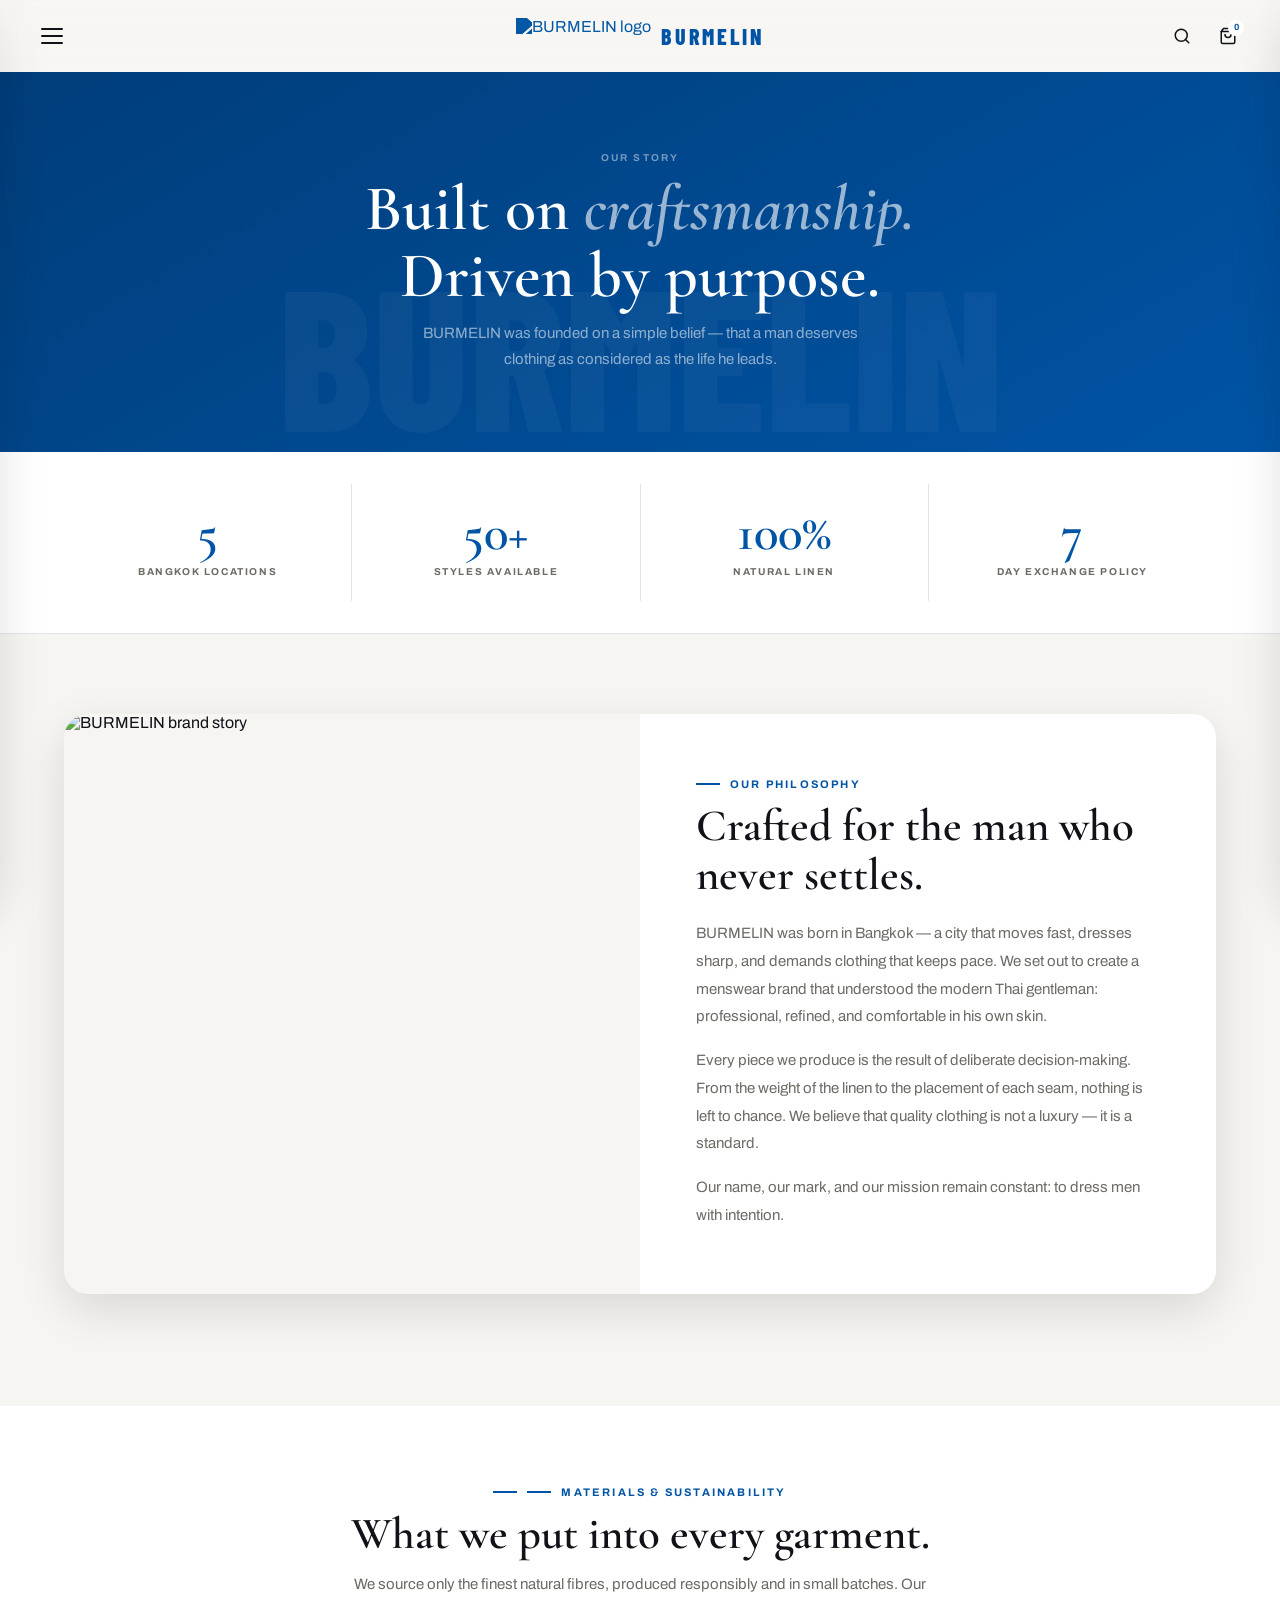
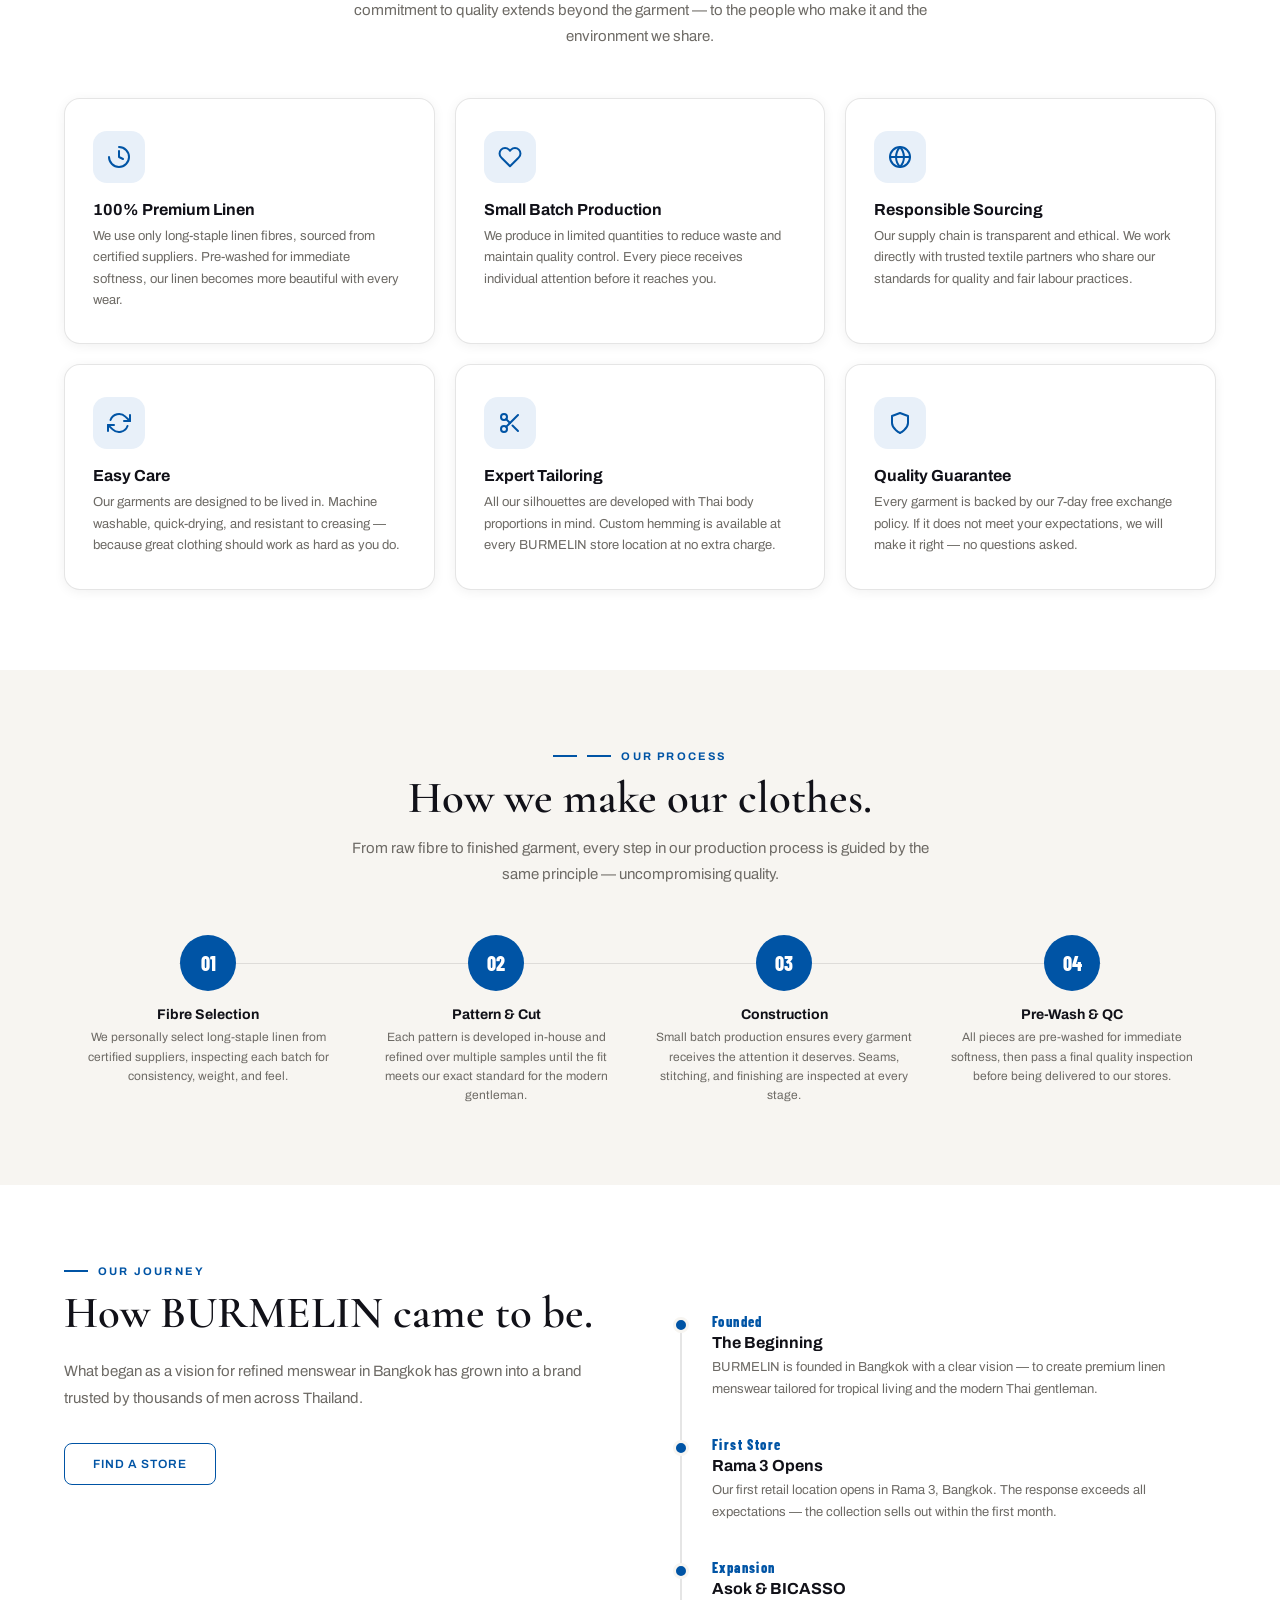
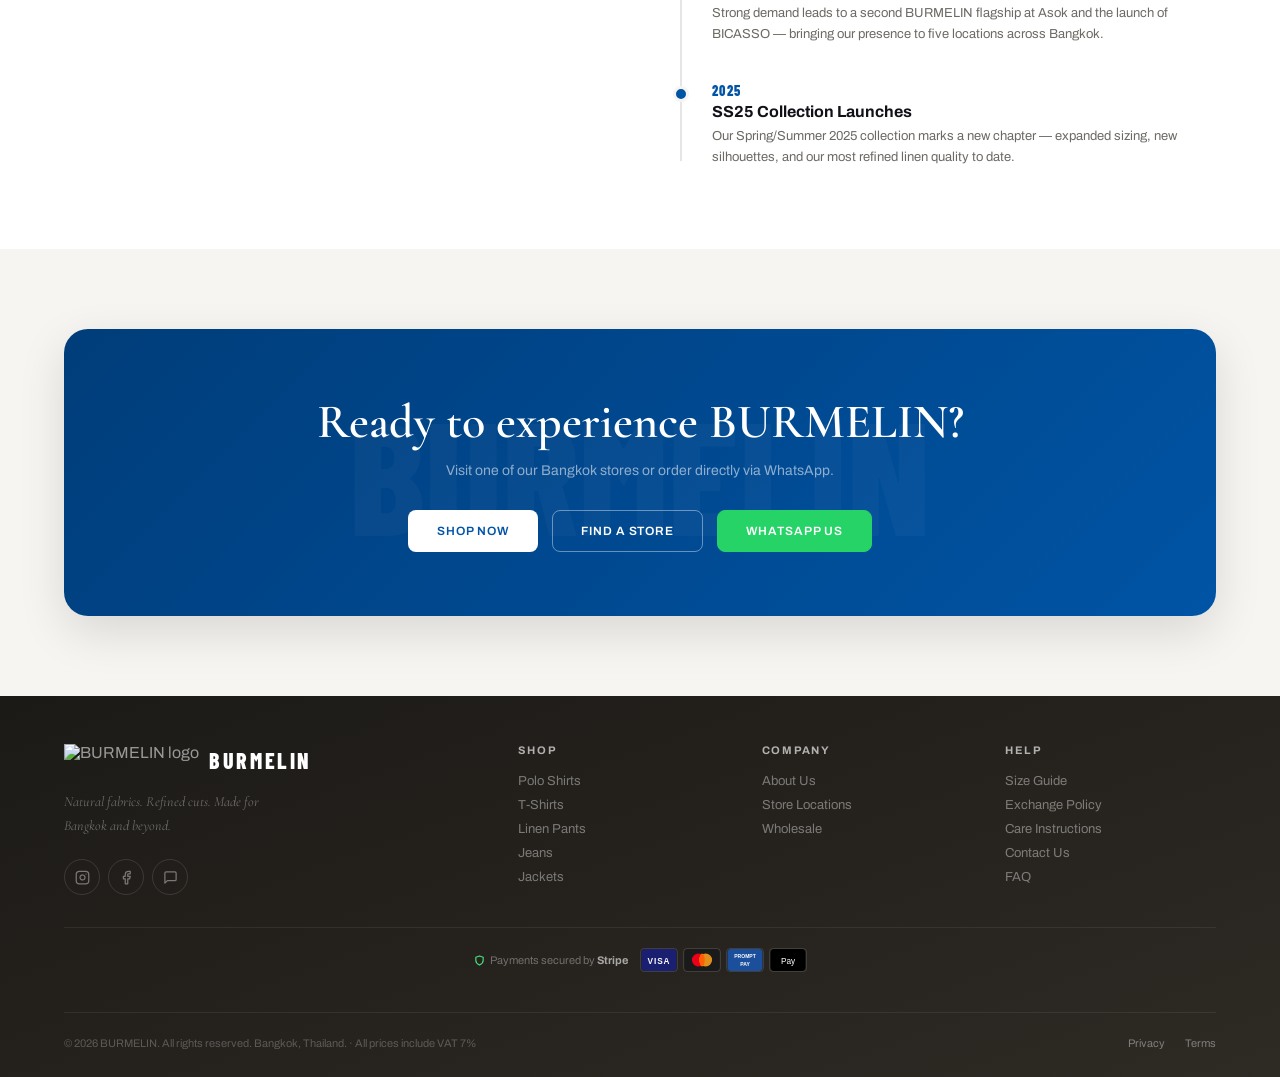
==== commit 8dda05b5: "Link footer social icons to real accounts and track purchases in Google Analytics The footer Instagr" ====
--- a/about.html
+++ b/about.html
@@ -3,13 +3,13 @@
 <head>
 <meta charset="UTF-8"/>
 <meta name="viewport" content="width=device-width, initial-scale=1"/>
-<title>About Us — BURMELIN</title>
-<meta name="description" content="BURMELIN — Our story, philosophy, and commitment to quality menswear."/>
+<title>About BURMELIN | Classic Menswear from Bangkok</title>
+<meta name="description" content="Why we started BURMELIN, what goes into every garment, and how we make linen shirts, chinos and polos that hold up in the tropics."/>
 <link rel="canonical" href="https://burmelin.com/about.html"/>
 <meta property="og:type" content="website"/>
 <meta property="og:site_name" content="BURMELIN"/>
-<meta property="og:title" content="About Us — BURMELIN"/>
-<meta property="og:description" content="BURMELIN — Our story, philosophy, and commitment to quality menswear."/>
+<meta property="og:title" content="About BURMELIN | Classic Menswear from Bangkok"/>
+<meta property="og:description" content="Why we started BURMELIN, what goes into every garment, and how we make linen shirts, chinos and polos that hold up in the tropics."/>
 <meta property="og:url" content="https://burmelin.com/about.html"/>
 <meta property="og:image" content="https://res.cloudinary.com/dtpvflgt1/image/upload/b_white,c_pad,w_1200,h_630,f_jpg,q_auto/v1775697533/E72AE919-6A79-4D75-8E9C-545770499B7E_wsahiw.png"/>
 <meta property="og:image:width" content="1200"/>
@@ -530,10 +530,9 @@
         <div style="display:flex;align-items:center;gap:10px"><img loading="lazy" src="https://res.cloudinary.com/dtpvflgt1/image/upload/f_auto,q_auto,h_120/v1773996384/LOGO_q2howi.png" alt="BURMELIN logo" style="height:32px;width:auto;display:block;"/><span style="font-family:'Barlow Condensed',sans-serif;font-weight:800;font-size:22px;color:white;letter-spacing:.12em">BURMELIN</span></div>
         <p class="footer-tagline">Natural fabrics. Refined cuts. Made for Bangkok and beyond.</p>
         <div class="footer-socials">
-          <button class="social-btn"><svg xmlns="http://www.w3.org/2000/svg" width="15" height="15" viewBox="0 0 24 24" fill="none" stroke="currentColor" stroke-width="2" stroke-linecap="round" stroke-linejoin="round"><rect x="2" y="2" width="20" height="20" rx="5" ry="5"/><path d="M16 11.37A4 4 0 1 1 12.63 8 4 4 0 0 1 16 11.37z"/><line x1="17.5" y1="6.5" x2="17.51" y2="6.5"/></svg></button>
-          <button class="social-btn"><svg xmlns="http://www.w3.org/2000/svg" width="15" height="15" viewBox="0 0 24 24" fill="none" stroke="currentColor" stroke-width="2" stroke-linecap="round" stroke-linejoin="round"><path d="M9 12a4 4 0 1 0 4 4V4a5 5 0 0 0 5 5"/></svg></button>
-          <button class="social-btn"><svg xmlns="http://www.w3.org/2000/svg" width="15" height="15" viewBox="0 0 24 24" fill="none" stroke="currentColor" stroke-width="2" stroke-linecap="round" stroke-linejoin="round"><path d="M21 15a2 2 0 0 1-2 2H7l-4 4V5a2 2 0 0 1 2-2h14a2 2 0 0 1 2 2z"/></svg></button>
-          <button class="social-btn"><svg xmlns="http://www.w3.org/2000/svg" width="15" height="15" viewBox="0 0 24 24" fill="none" stroke="currentColor" stroke-width="2" stroke-linecap="round" stroke-linejoin="round"><path d="M18 2h-3a5 5 0 0 0-5 5v3H7v4h3v8h4v-8h3l1-4h-4V7a1 1 0 0 1 1-1h3z"/></svg></button>
+          <a class="social-btn" href="https://www.instagram.com/burmelinclothing/" target="_blank" rel="noopener" aria-label="BURMELIN on Instagram"><svg xmlns="http://www.w3.org/2000/svg" width="15" height="15" viewBox="0 0 24 24" fill="none" stroke="currentColor" stroke-width="2" stroke-linecap="round" stroke-linejoin="round"><rect x="2" y="2" width="20" height="20" rx="5" ry="5"/><path d="M16 11.37A4 4 0 1 1 12.63 8 4 4 0 0 1 16 11.37z"/><line x1="17.5" y1="6.5" x2="17.51" y2="6.5"/></svg></a>
+          <a class="social-btn" href="https://www.facebook.com/profile.php?id=61589274654715" target="_blank" rel="noopener" aria-label="BURMELIN on Facebook"><svg xmlns="http://www.w3.org/2000/svg" width="15" height="15" viewBox="0 0 24 24" fill="none" stroke="currentColor" stroke-width="2" stroke-linecap="round" stroke-linejoin="round"><path d="M18 2h-3a5 5 0 0 0-5 5v3H7v4h3v8h4v-8h3l1-4h-4V7a1 1 0 0 1 1-1h3z"/></svg></a>
+          <a class="social-btn" href="https://wa.me/66642071080" target="_blank" rel="noopener" aria-label="Message BURMELIN on WhatsApp"><svg xmlns="http://www.w3.org/2000/svg" width="15" height="15" viewBox="0 0 24 24" fill="none" stroke="currentColor" stroke-width="2" stroke-linecap="round" stroke-linejoin="round"><path d="M21 15a2 2 0 0 1-2 2H7l-4 4V5a2 2 0 0 1 2-2h14a2 2 0 0 1 2 2z"/></svg></a>
         </div>
       </div>
       <div><div class="footer-heading">Shop</div><div class="footer-links"><button class="footer-link" onclick="window.location.href='products.html'">Polo Shirts</button><button class="footer-link" onclick="window.location.href='products.html'">T-Shirts</button><button class="footer-link" onclick="window.location.href='products.html'">Linen Pants</button><button class="footer-link" onclick="window.location.href='products.html'">Jeans</button><button class="footer-link" onclick="window.location.href='products.html'">Jackets</button></div></div>
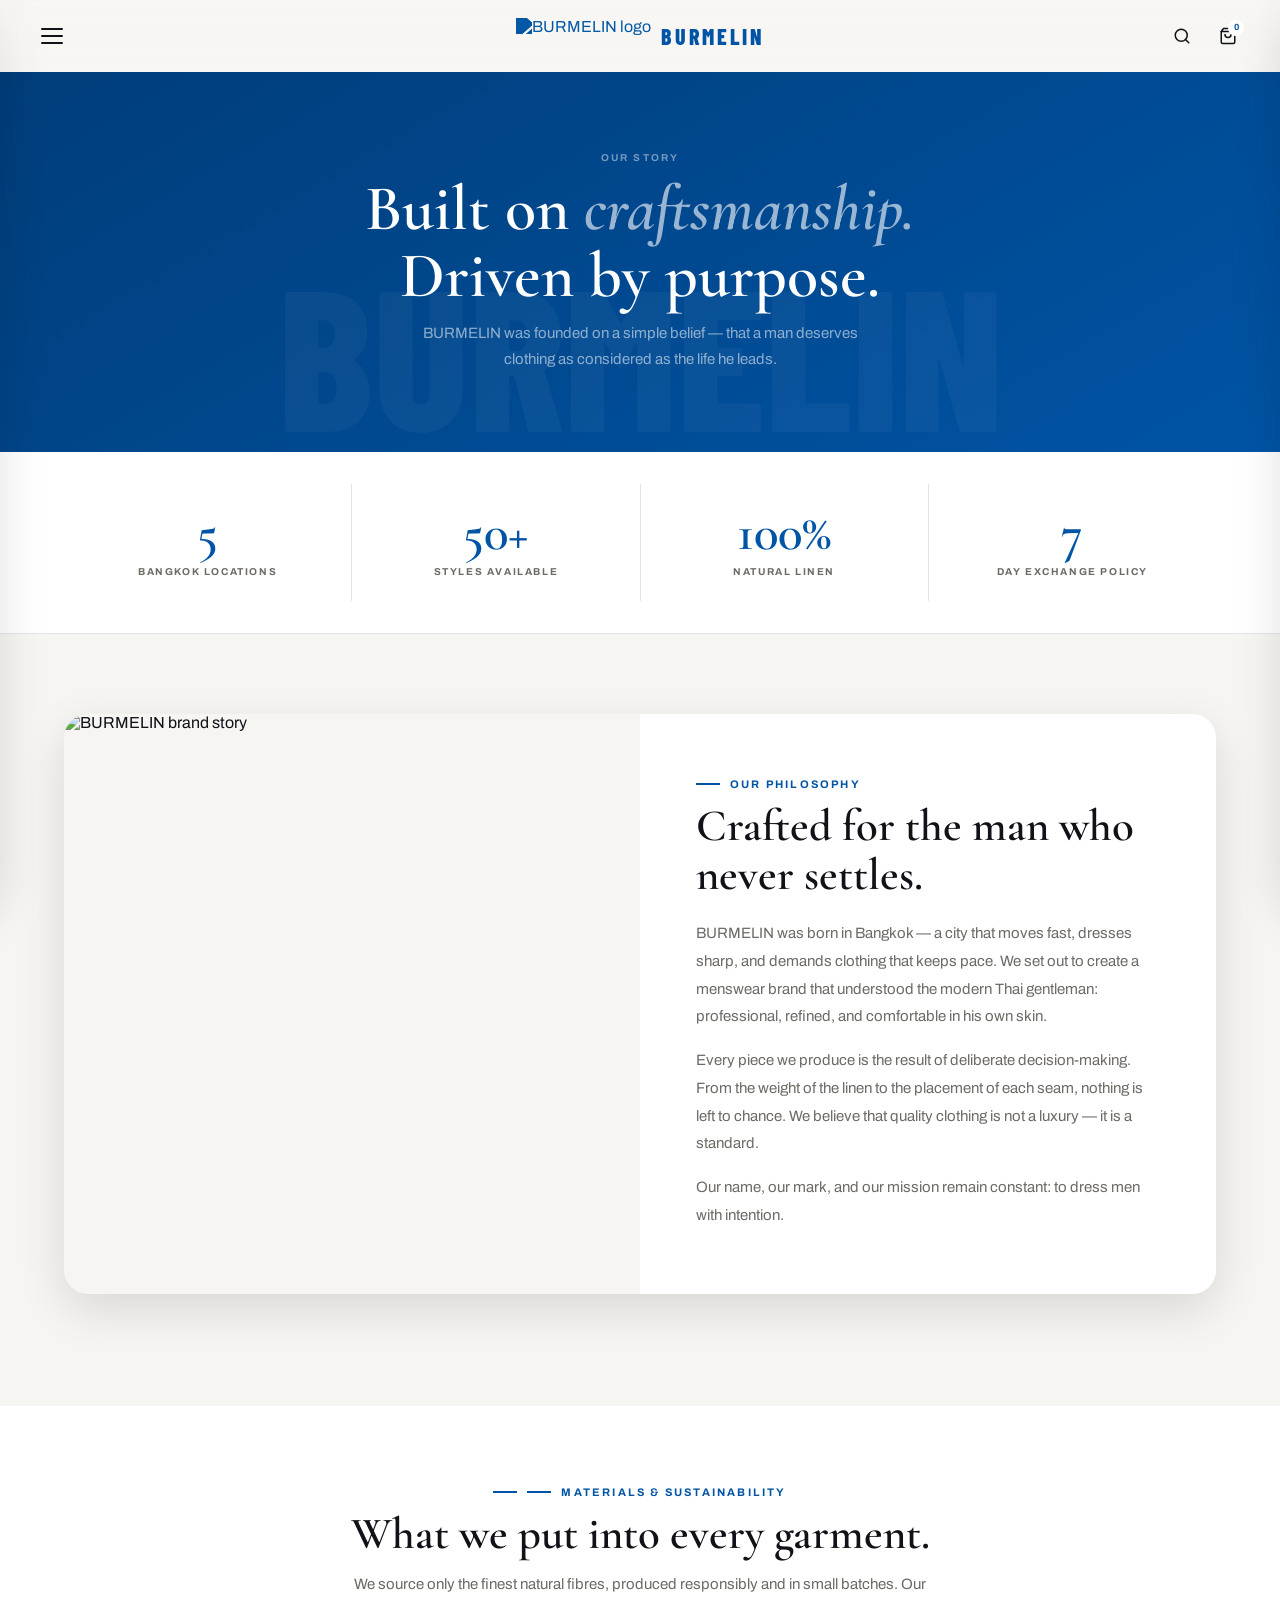
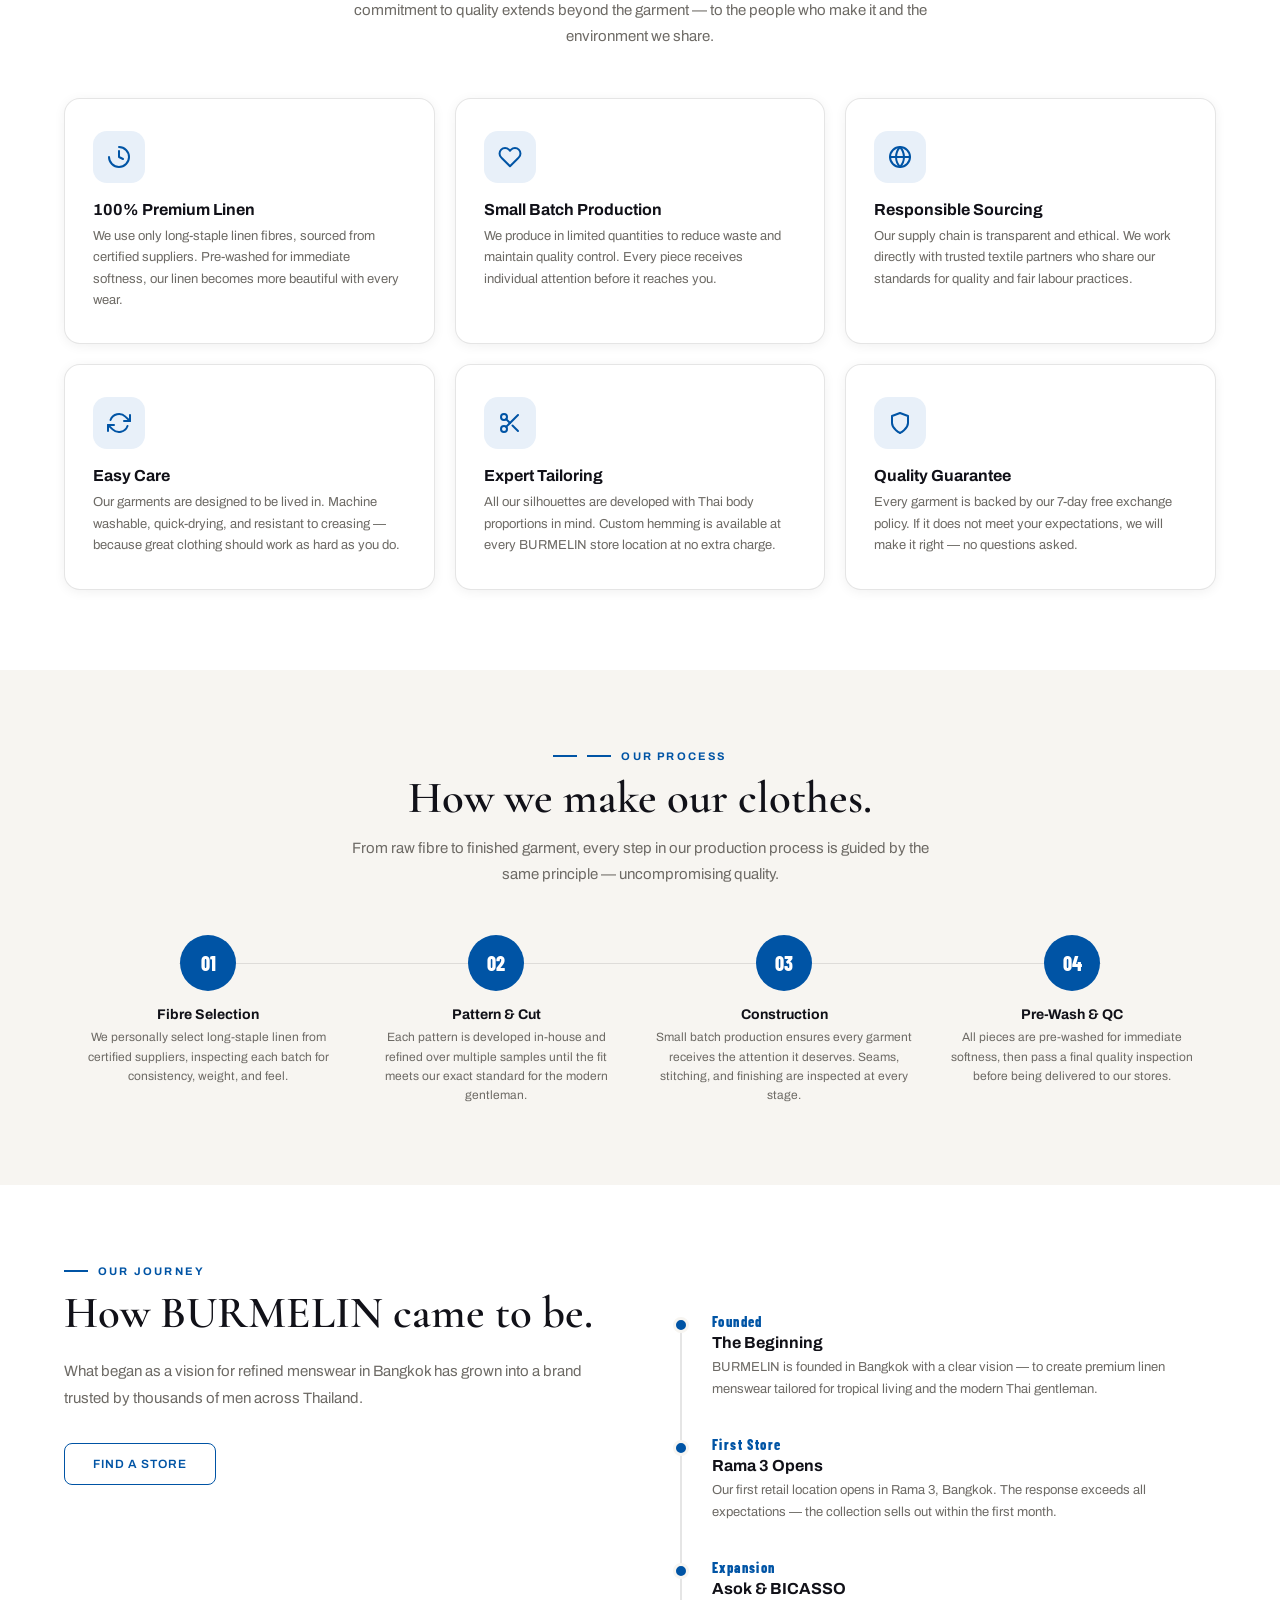
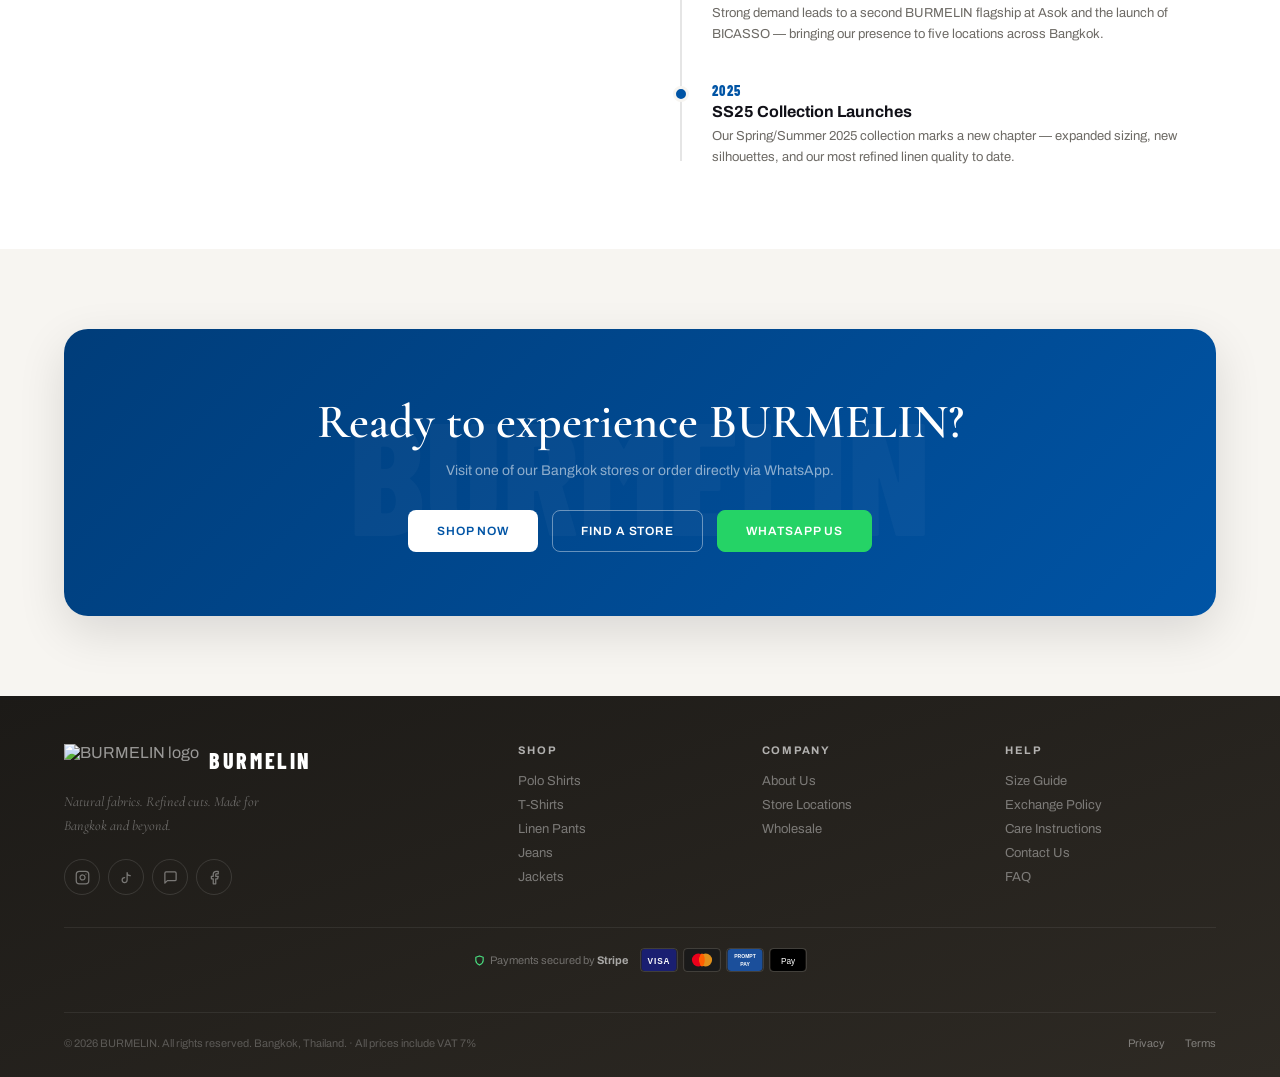
==== commit b98f7d2b: "Serve a square site icon so Google can show the logo in search results The rel=icon pointed at the w" ====
--- a/about.html
+++ b/about.html
@@ -15,7 +15,9 @@
 <meta property="og:image:width" content="1200"/>
 <meta property="og:image:height" content="630"/>
 <meta name="twitter:card" content="summary_large_image"/>
-<link rel="icon" type="image/png" href="https://res.cloudinary.com/dtpvflgt1/image/upload/f_auto,q_auto,h_120/v1773996384/LOGO_q2howi.png"/>
+<link rel="icon" href="/favicon.ico" sizes="48x48"/>
+<link rel="icon" type="image/jpeg" href="/icon-192.jpg" sizes="192x192"/>
+<link rel="apple-touch-icon" href="/apple-touch-icon.png"/>
 <link rel="preconnect" href="https://fonts.googleapis.com">
 <link rel="preconnect" href="https://fonts.gstatic.com" crossorigin>
 <link href="https://fonts.googleapis.com/css2?family=Archivo:wght@400;500;600;700;900&family=Cormorant+Garamond:ital,wght@0,400;0,600;1,400;1,600&family=Barlow+Condensed:wght@700;800&display=swap" rel="stylesheet">
@@ -530,9 +532,10 @@
         <div style="display:flex;align-items:center;gap:10px"><img loading="lazy" src="https://res.cloudinary.com/dtpvflgt1/image/upload/f_auto,q_auto,h_120/v1773996384/LOGO_q2howi.png" alt="BURMELIN logo" style="height:32px;width:auto;display:block;"/><span style="font-family:'Barlow Condensed',sans-serif;font-weight:800;font-size:22px;color:white;letter-spacing:.12em">BURMELIN</span></div>
         <p class="footer-tagline">Natural fabrics. Refined cuts. Made for Bangkok and beyond.</p>
         <div class="footer-socials">
-          <a class="social-btn" href="https://www.instagram.com/burmelinclothing/" target="_blank" rel="noopener" aria-label="BURMELIN on Instagram"><svg xmlns="http://www.w3.org/2000/svg" width="15" height="15" viewBox="0 0 24 24" fill="none" stroke="currentColor" stroke-width="2" stroke-linecap="round" stroke-linejoin="round"><rect x="2" y="2" width="20" height="20" rx="5" ry="5"/><path d="M16 11.37A4 4 0 1 1 12.63 8 4 4 0 0 1 16 11.37z"/><line x1="17.5" y1="6.5" x2="17.51" y2="6.5"/></svg></a>
-          <a class="social-btn" href="https://www.facebook.com/profile.php?id=61589274654715" target="_blank" rel="noopener" aria-label="BURMELIN on Facebook"><svg xmlns="http://www.w3.org/2000/svg" width="15" height="15" viewBox="0 0 24 24" fill="none" stroke="currentColor" stroke-width="2" stroke-linecap="round" stroke-linejoin="round"><path d="M18 2h-3a5 5 0 0 0-5 5v3H7v4h3v8h4v-8h3l1-4h-4V7a1 1 0 0 1 1-1h3z"/></svg></a>
-          <a class="social-btn" href="https://wa.me/66642071080" target="_blank" rel="noopener" aria-label="Message BURMELIN on WhatsApp"><svg xmlns="http://www.w3.org/2000/svg" width="15" height="15" viewBox="0 0 24 24" fill="none" stroke="currentColor" stroke-width="2" stroke-linecap="round" stroke-linejoin="round"><path d="M21 15a2 2 0 0 1-2 2H7l-4 4V5a2 2 0 0 1 2-2h14a2 2 0 0 1 2 2z"/></svg></a>
+          <button class="social-btn"><svg xmlns="http://www.w3.org/2000/svg" width="15" height="15" viewBox="0 0 24 24" fill="none" stroke="currentColor" stroke-width="2" stroke-linecap="round" stroke-linejoin="round"><rect x="2" y="2" width="20" height="20" rx="5" ry="5"/><path d="M16 11.37A4 4 0 1 1 12.63 8 4 4 0 0 1 16 11.37z"/><line x1="17.5" y1="6.5" x2="17.51" y2="6.5"/></svg></button>
+          <button class="social-btn"><svg xmlns="http://www.w3.org/2000/svg" width="15" height="15" viewBox="0 0 24 24" fill="none" stroke="currentColor" stroke-width="2" stroke-linecap="round" stroke-linejoin="round"><path d="M9 12a4 4 0 1 0 4 4V4a5 5 0 0 0 5 5"/></svg></button>
+          <button class="social-btn"><svg xmlns="http://www.w3.org/2000/svg" width="15" height="15" viewBox="0 0 24 24" fill="none" stroke="currentColor" stroke-width="2" stroke-linecap="round" stroke-linejoin="round"><path d="M21 15a2 2 0 0 1-2 2H7l-4 4V5a2 2 0 0 1 2-2h14a2 2 0 0 1 2 2z"/></svg></button>
+          <button class="social-btn"><svg xmlns="http://www.w3.org/2000/svg" width="15" height="15" viewBox="0 0 24 24" fill="none" stroke="currentColor" stroke-width="2" stroke-linecap="round" stroke-linejoin="round"><path d="M18 2h-3a5 5 0 0 0-5 5v3H7v4h3v8h4v-8h3l1-4h-4V7a1 1 0 0 1 1-1h3z"/></svg></button>
         </div>
       </div>
       <div><div class="footer-heading">Shop</div><div class="footer-links"><button class="footer-link" onclick="window.location.href='products.html'">Polo Shirts</button><button class="footer-link" onclick="window.location.href='products.html'">T-Shirts</button><button class="footer-link" onclick="window.location.href='products.html'">Linen Pants</button><button class="footer-link" onclick="window.location.href='products.html'">Jeans</button><button class="footer-link" onclick="window.location.href='products.html'">Jackets</button></div></div>
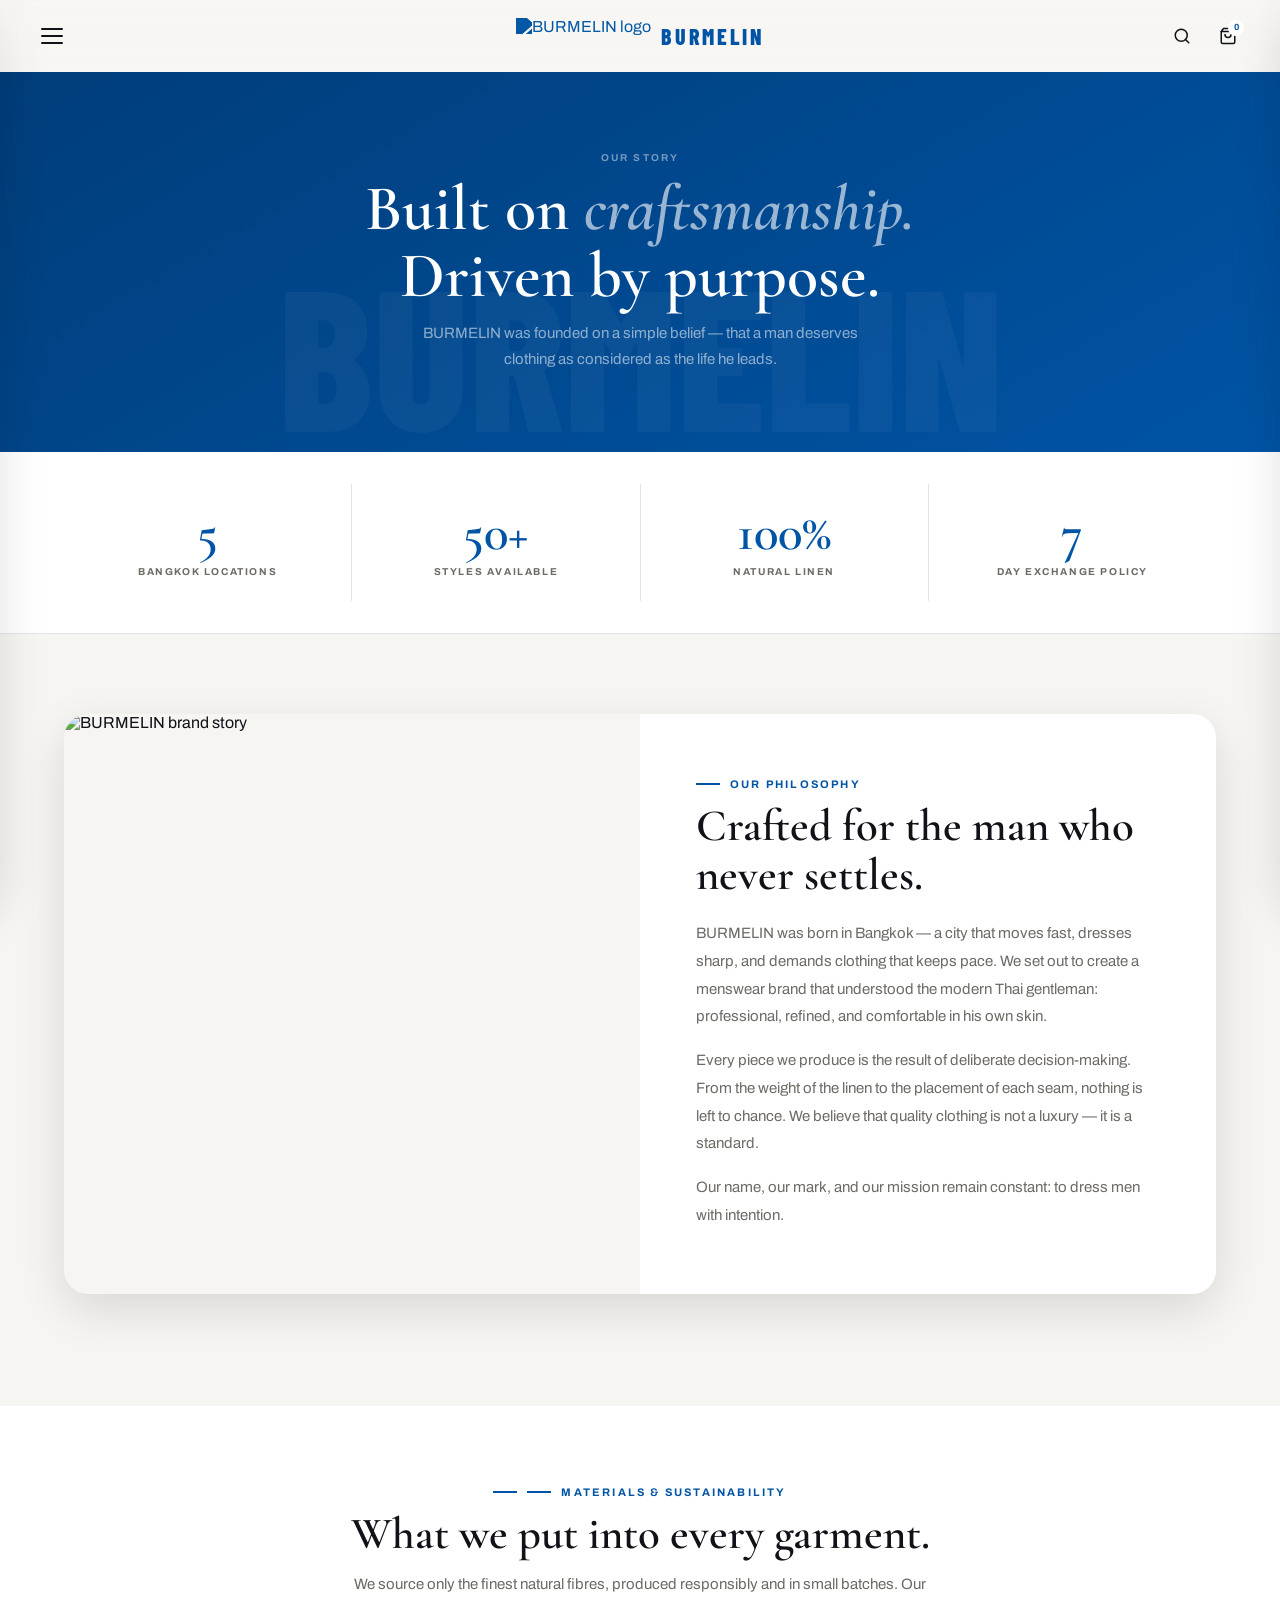
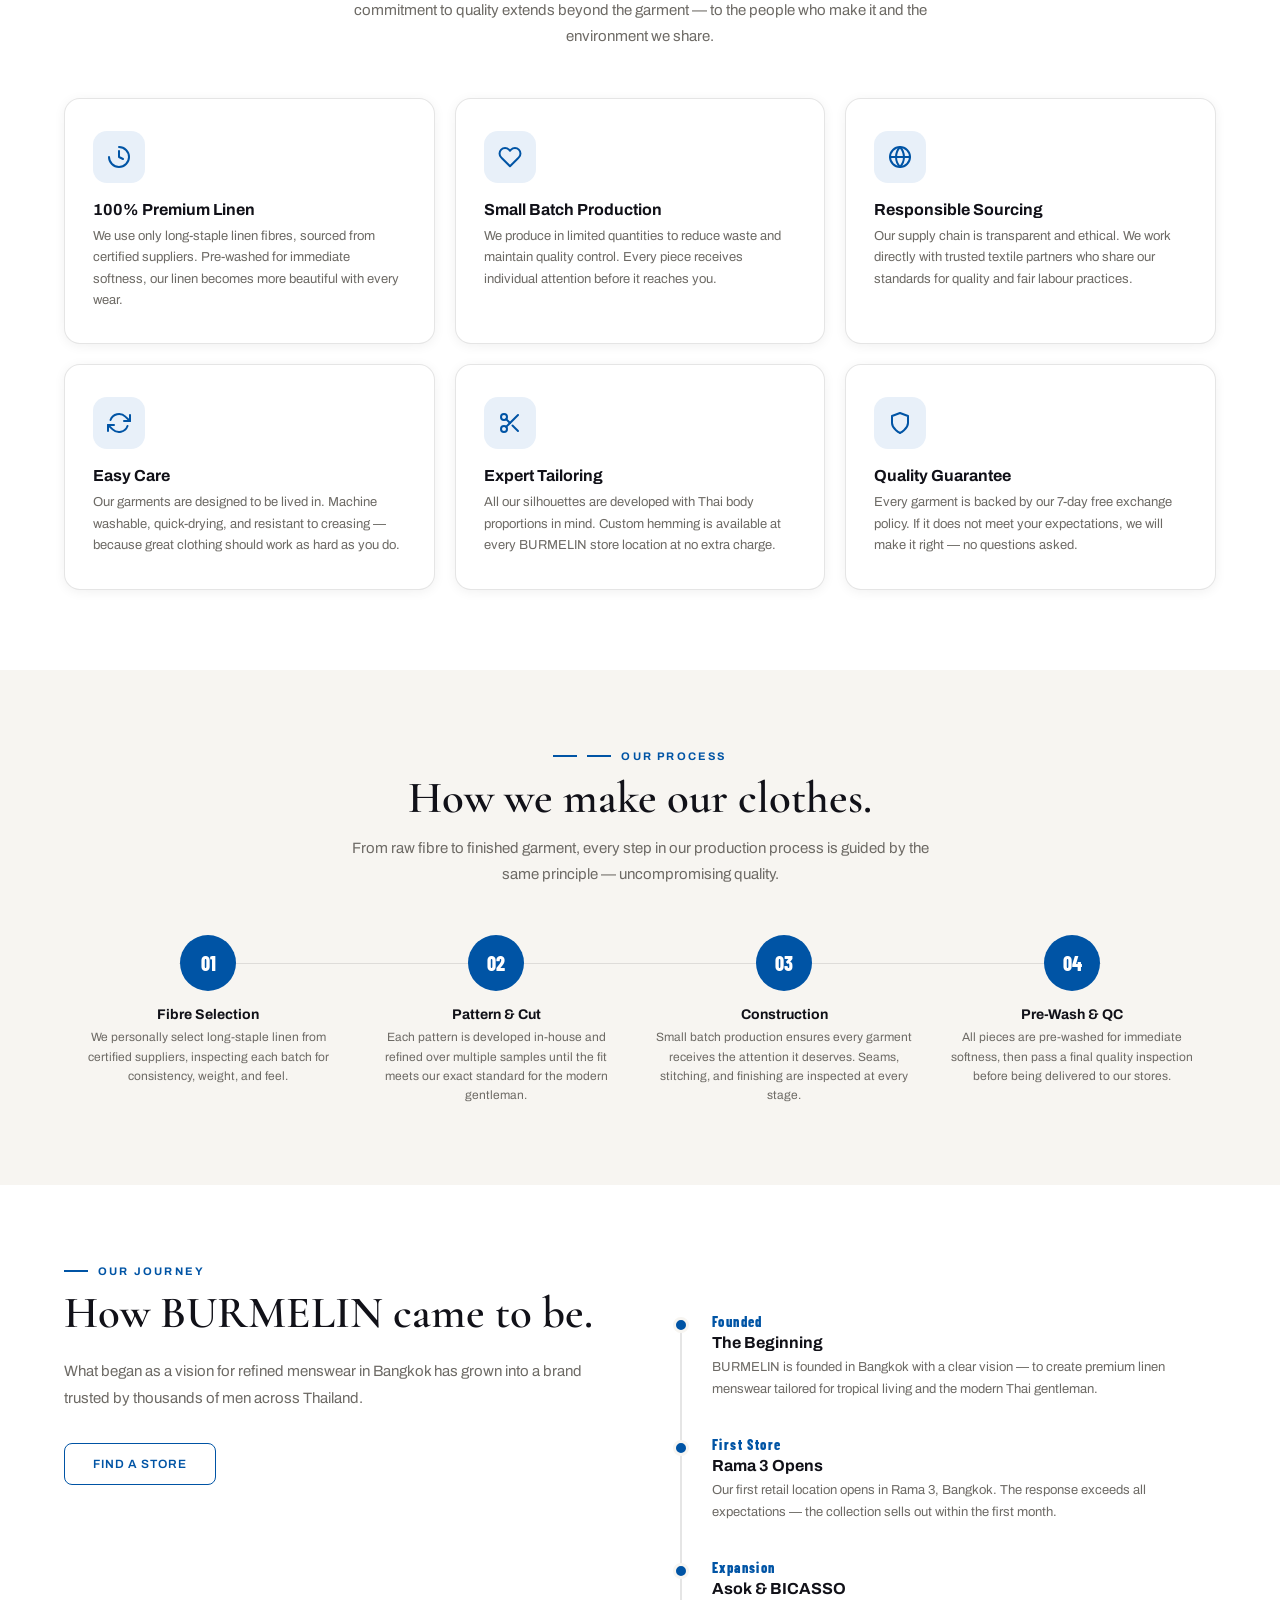
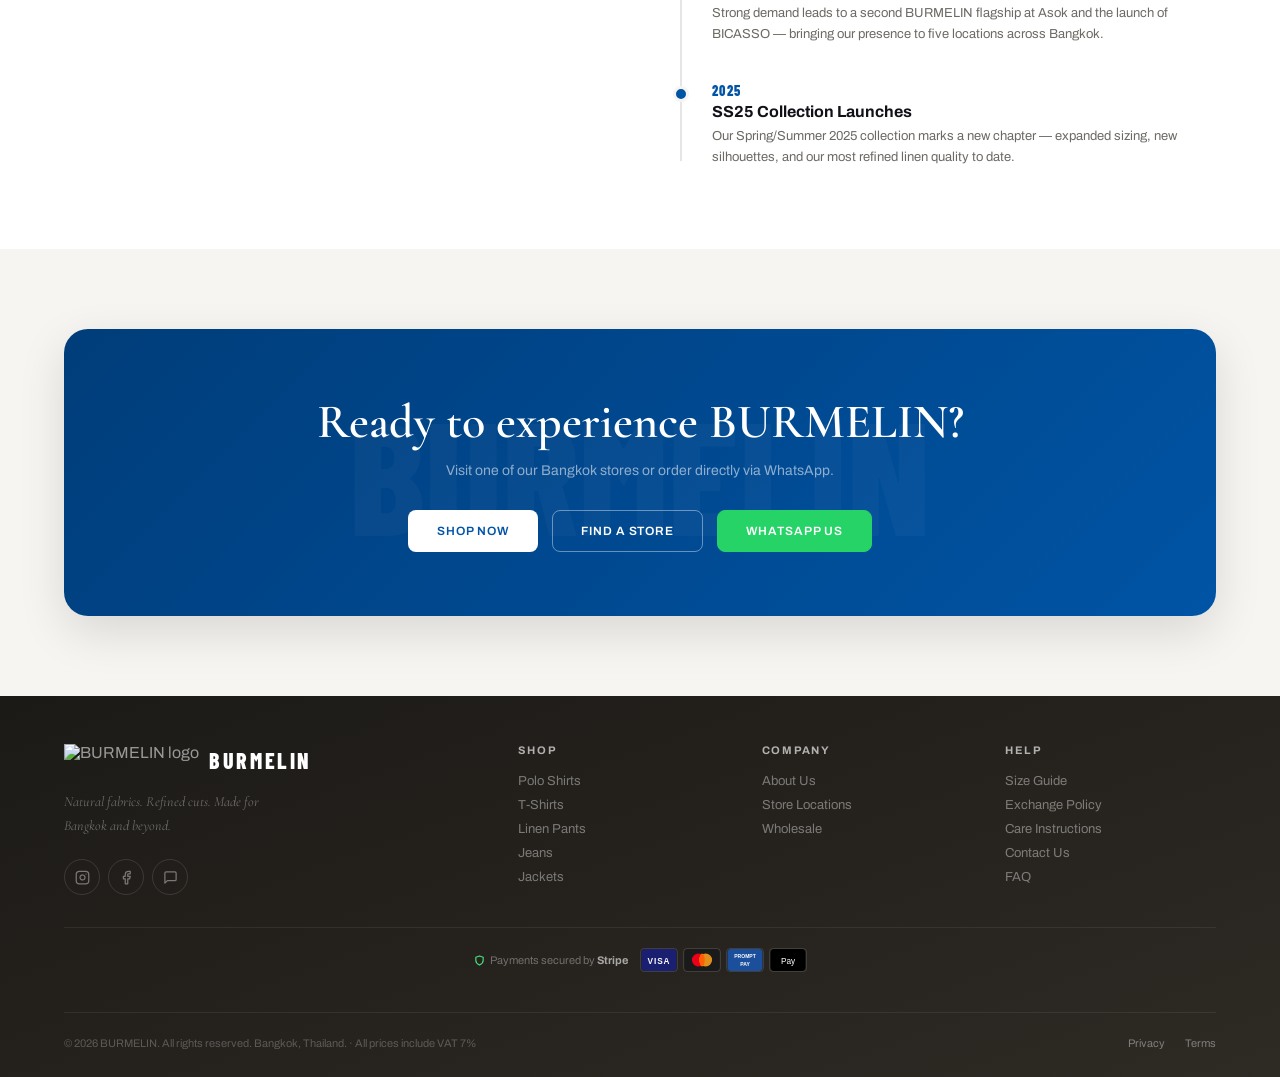
==== commit f708da7c: "Merge pull request #4 from burmelin/claude/project-thread-qh8dzn" ====
--- a/about.html
+++ b/about.html
@@ -532,10 +532,9 @@
         <div style="display:flex;align-items:center;gap:10px"><img loading="lazy" src="https://res.cloudinary.com/dtpvflgt1/image/upload/f_auto,q_auto,h_120/v1773996384/LOGO_q2howi.png" alt="BURMELIN logo" style="height:32px;width:auto;display:block;"/><span style="font-family:'Barlow Condensed',sans-serif;font-weight:800;font-size:22px;color:white;letter-spacing:.12em">BURMELIN</span></div>
         <p class="footer-tagline">Natural fabrics. Refined cuts. Made for Bangkok and beyond.</p>
         <div class="footer-socials">
-          <button class="social-btn"><svg xmlns="http://www.w3.org/2000/svg" width="15" height="15" viewBox="0 0 24 24" fill="none" stroke="currentColor" stroke-width="2" stroke-linecap="round" stroke-linejoin="round"><rect x="2" y="2" width="20" height="20" rx="5" ry="5"/><path d="M16 11.37A4 4 0 1 1 12.63 8 4 4 0 0 1 16 11.37z"/><line x1="17.5" y1="6.5" x2="17.51" y2="6.5"/></svg></button>
-          <button class="social-btn"><svg xmlns="http://www.w3.org/2000/svg" width="15" height="15" viewBox="0 0 24 24" fill="none" stroke="currentColor" stroke-width="2" stroke-linecap="round" stroke-linejoin="round"><path d="M9 12a4 4 0 1 0 4 4V4a5 5 0 0 0 5 5"/></svg></button>
-          <button class="social-btn"><svg xmlns="http://www.w3.org/2000/svg" width="15" height="15" viewBox="0 0 24 24" fill="none" stroke="currentColor" stroke-width="2" stroke-linecap="round" stroke-linejoin="round"><path d="M21 15a2 2 0 0 1-2 2H7l-4 4V5a2 2 0 0 1 2-2h14a2 2 0 0 1 2 2z"/></svg></button>
-          <button class="social-btn"><svg xmlns="http://www.w3.org/2000/svg" width="15" height="15" viewBox="0 0 24 24" fill="none" stroke="currentColor" stroke-width="2" stroke-linecap="round" stroke-linejoin="round"><path d="M18 2h-3a5 5 0 0 0-5 5v3H7v4h3v8h4v-8h3l1-4h-4V7a1 1 0 0 1 1-1h3z"/></svg></button>
+          <a class="social-btn" href="https://www.instagram.com/burmelinclothing/" target="_blank" rel="noopener" aria-label="BURMELIN on Instagram"><svg xmlns="http://www.w3.org/2000/svg" width="15" height="15" viewBox="0 0 24 24" fill="none" stroke="currentColor" stroke-width="2" stroke-linecap="round" stroke-linejoin="round"><rect x="2" y="2" width="20" height="20" rx="5" ry="5"/><path d="M16 11.37A4 4 0 1 1 12.63 8 4 4 0 0 1 16 11.37z"/><line x1="17.5" y1="6.5" x2="17.51" y2="6.5"/></svg></a>
+          <a class="social-btn" href="https://www.facebook.com/profile.php?id=61589274654715" target="_blank" rel="noopener" aria-label="BURMELIN on Facebook"><svg xmlns="http://www.w3.org/2000/svg" width="15" height="15" viewBox="0 0 24 24" fill="none" stroke="currentColor" stroke-width="2" stroke-linecap="round" stroke-linejoin="round"><path d="M18 2h-3a5 5 0 0 0-5 5v3H7v4h3v8h4v-8h3l1-4h-4V7a1 1 0 0 1 1-1h3z"/></svg></a>
+          <a class="social-btn" href="https://wa.me/66642071080" target="_blank" rel="noopener" aria-label="Message BURMELIN on WhatsApp"><svg xmlns="http://www.w3.org/2000/svg" width="15" height="15" viewBox="0 0 24 24" fill="none" stroke="currentColor" stroke-width="2" stroke-linecap="round" stroke-linejoin="round"><path d="M21 15a2 2 0 0 1-2 2H7l-4 4V5a2 2 0 0 1 2-2h14a2 2 0 0 1 2 2z"/></svg></a>
         </div>
       </div>
       <div><div class="footer-heading">Shop</div><div class="footer-links"><button class="footer-link" onclick="window.location.href='products.html'">Polo Shirts</button><button class="footer-link" onclick="window.location.href='products.html'">T-Shirts</button><button class="footer-link" onclick="window.location.href='products.html'">Linen Pants</button><button class="footer-link" onclick="window.location.href='products.html'">Jeans</button><button class="footer-link" onclick="window.location.href='products.html'">Jackets</button></div></div>
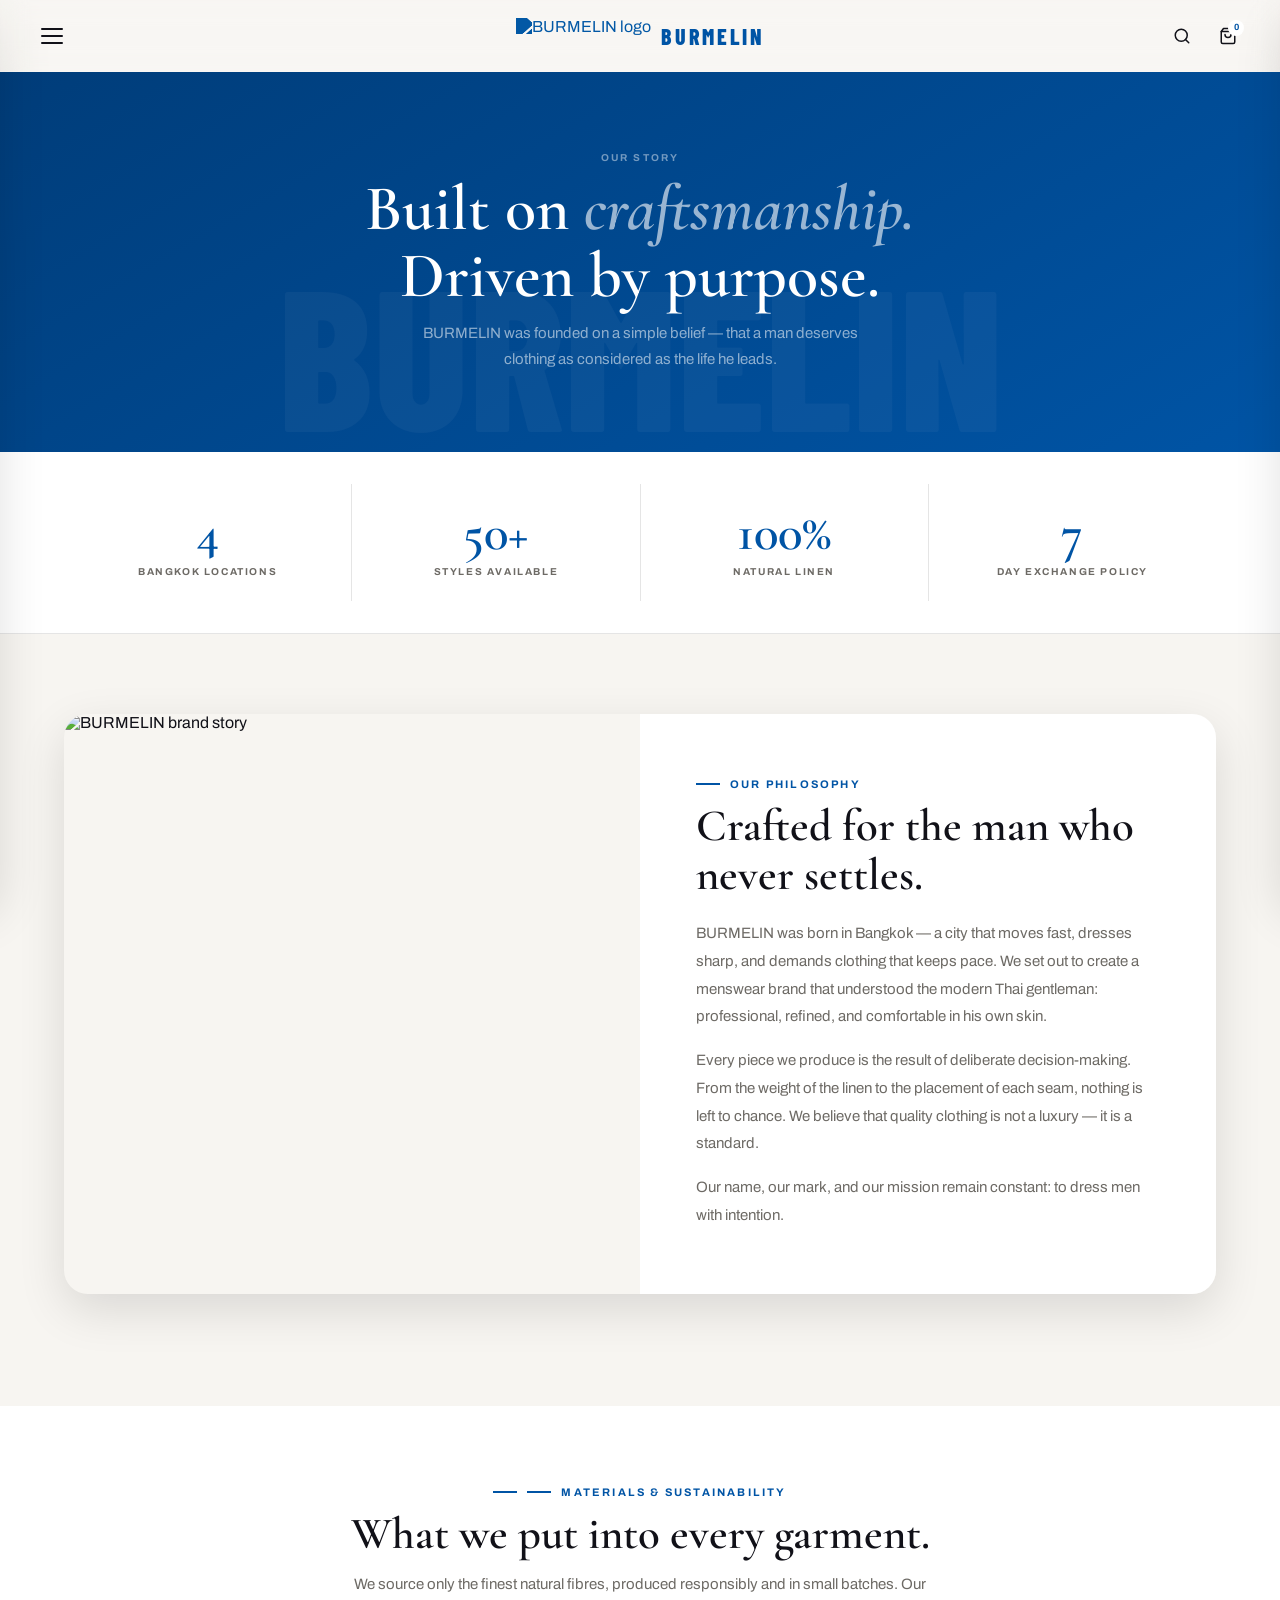
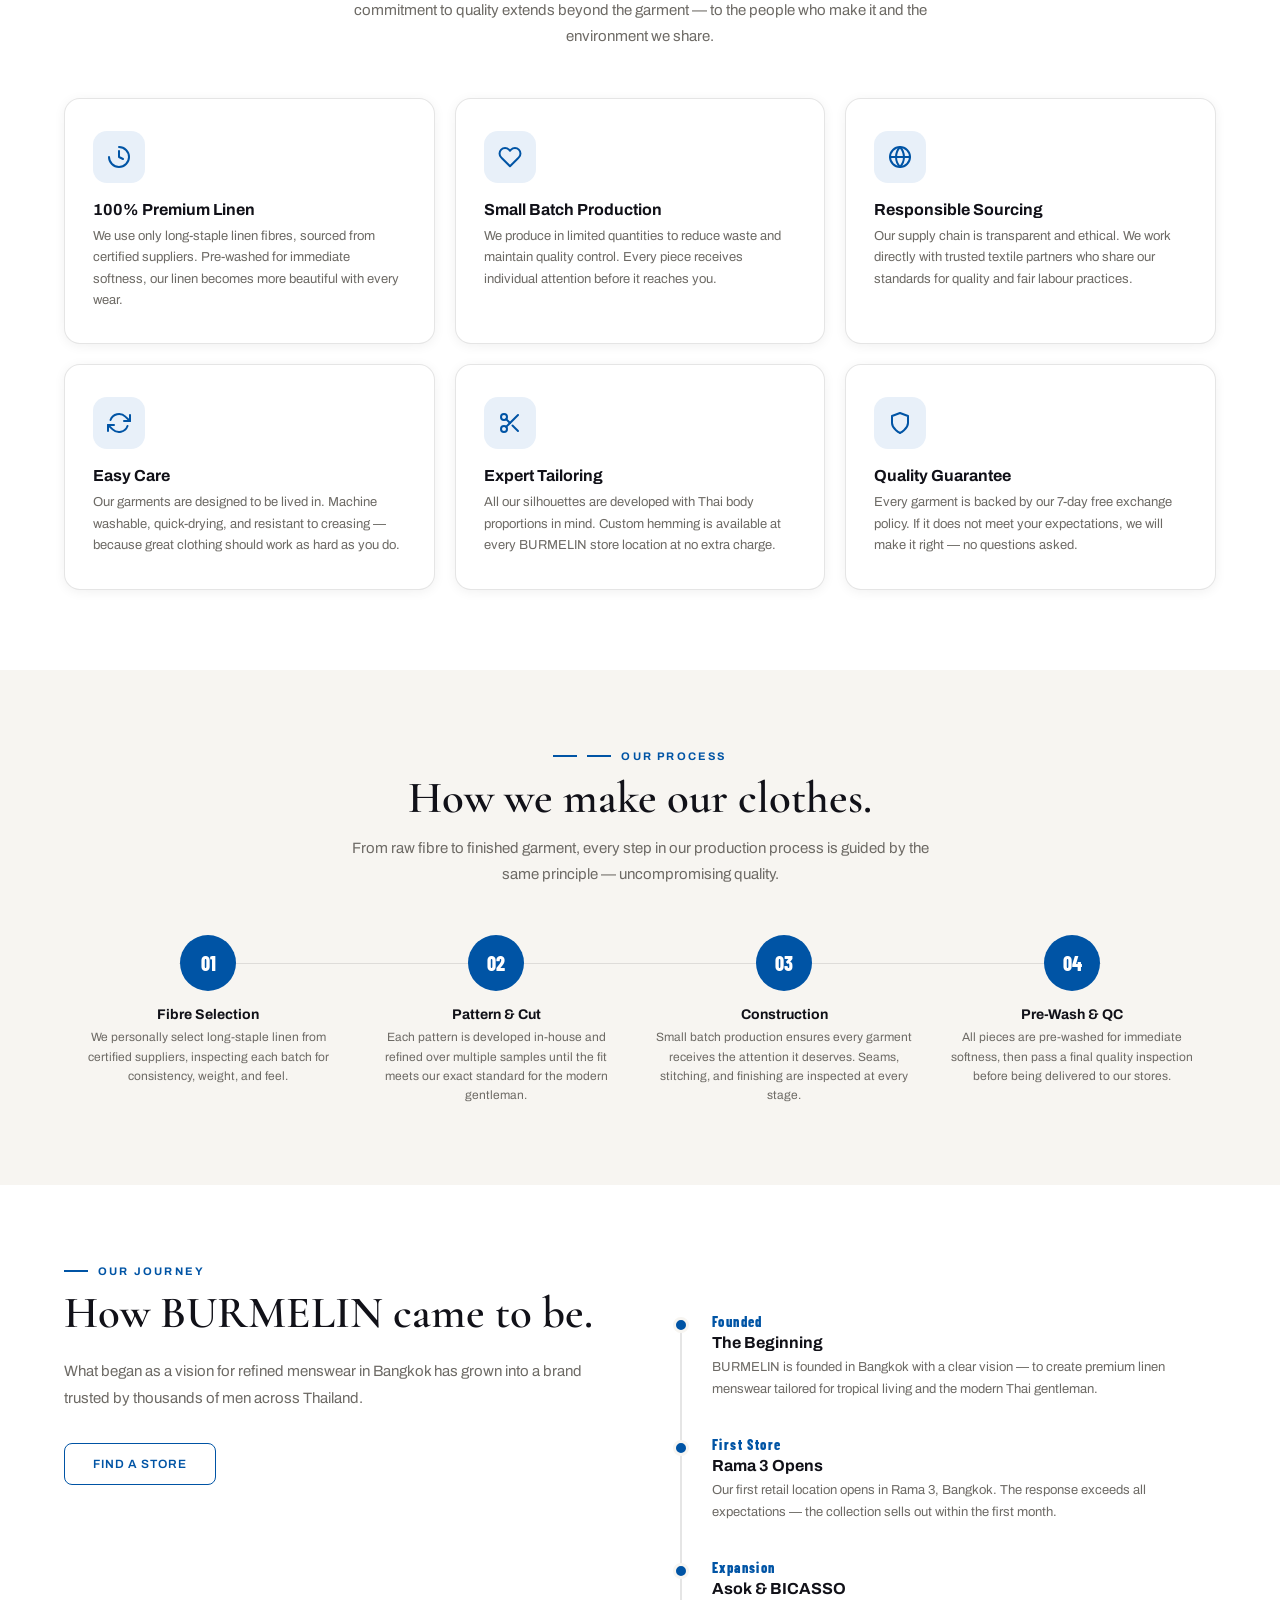
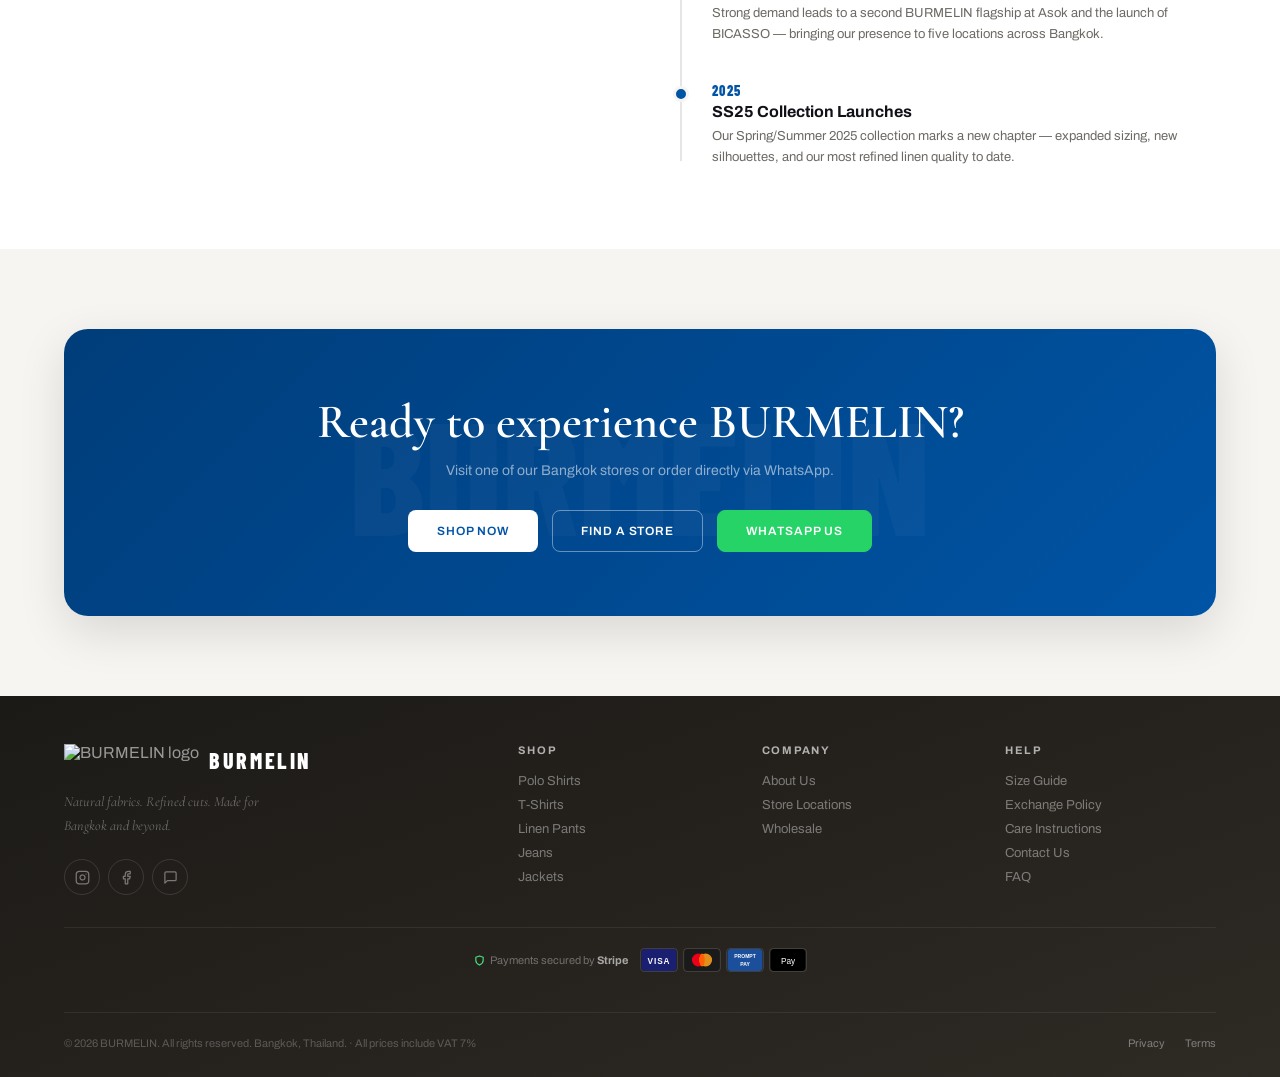
==== commit 74d14197: "Remove the closed Terminal 21 Rama 3 store from the site The Rama 3 shop has closed permanently. Its" ====
--- a/about.html
+++ b/about.html
@@ -310,7 +310,7 @@
   <div class="container">
     <div class="stats-grid">
       <div class="stat-item">
-        <div class="stat-num">5</div>
+        <div class="stat-num">4</div>
         <div class="stat-label">Bangkok Locations</div>
       </div>
       <div class="stat-item">
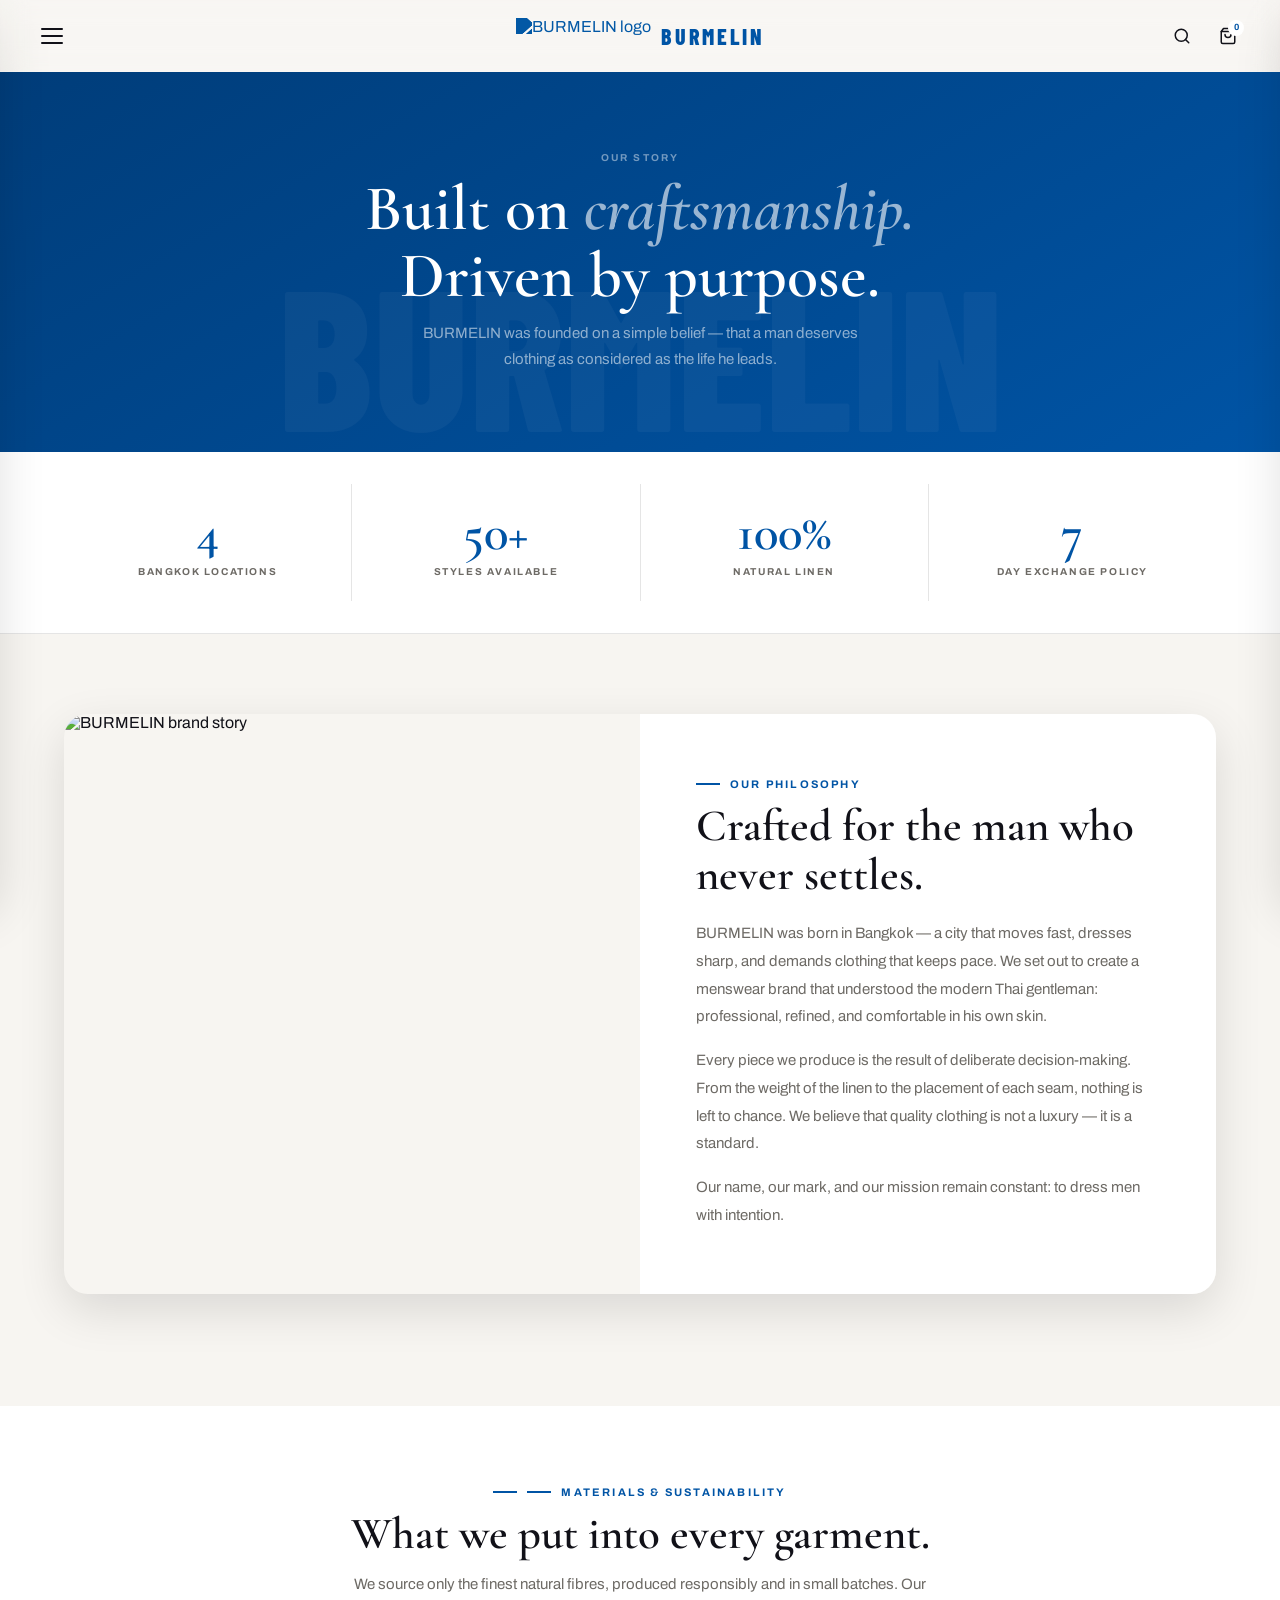
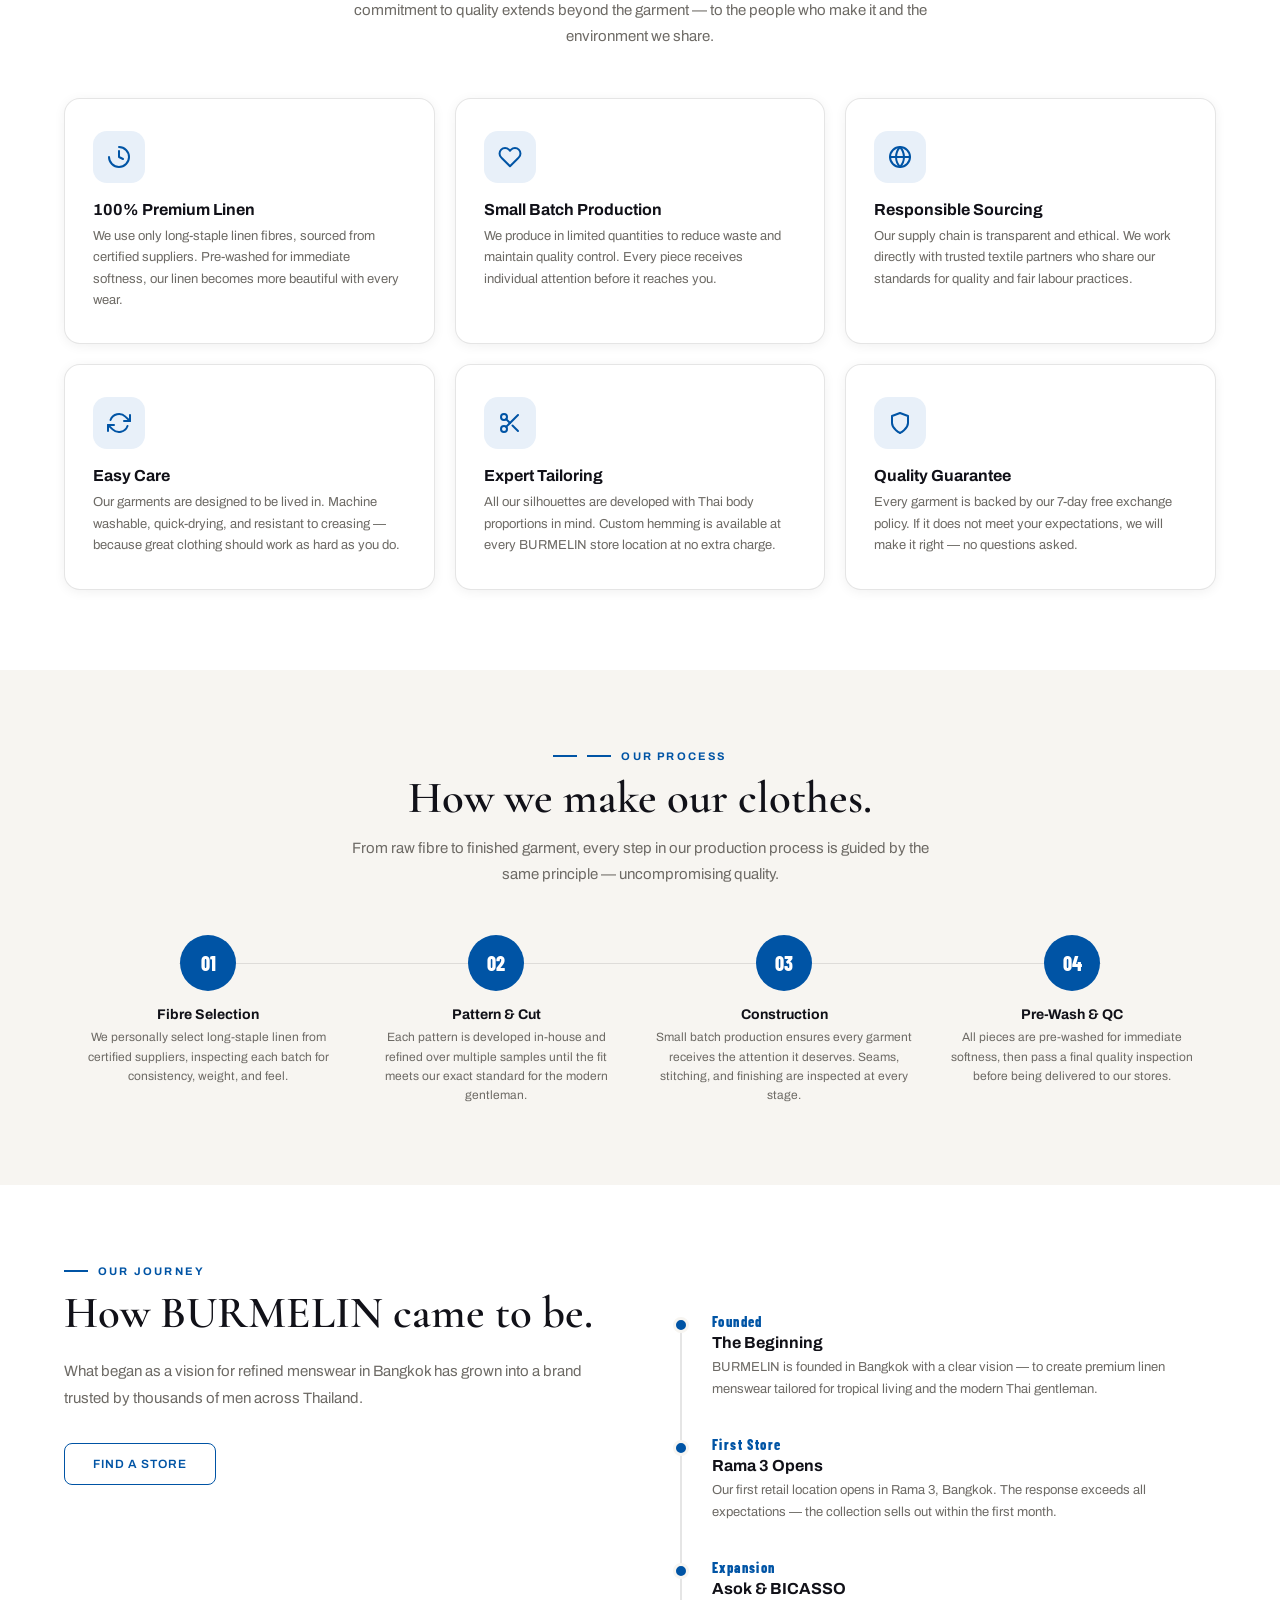
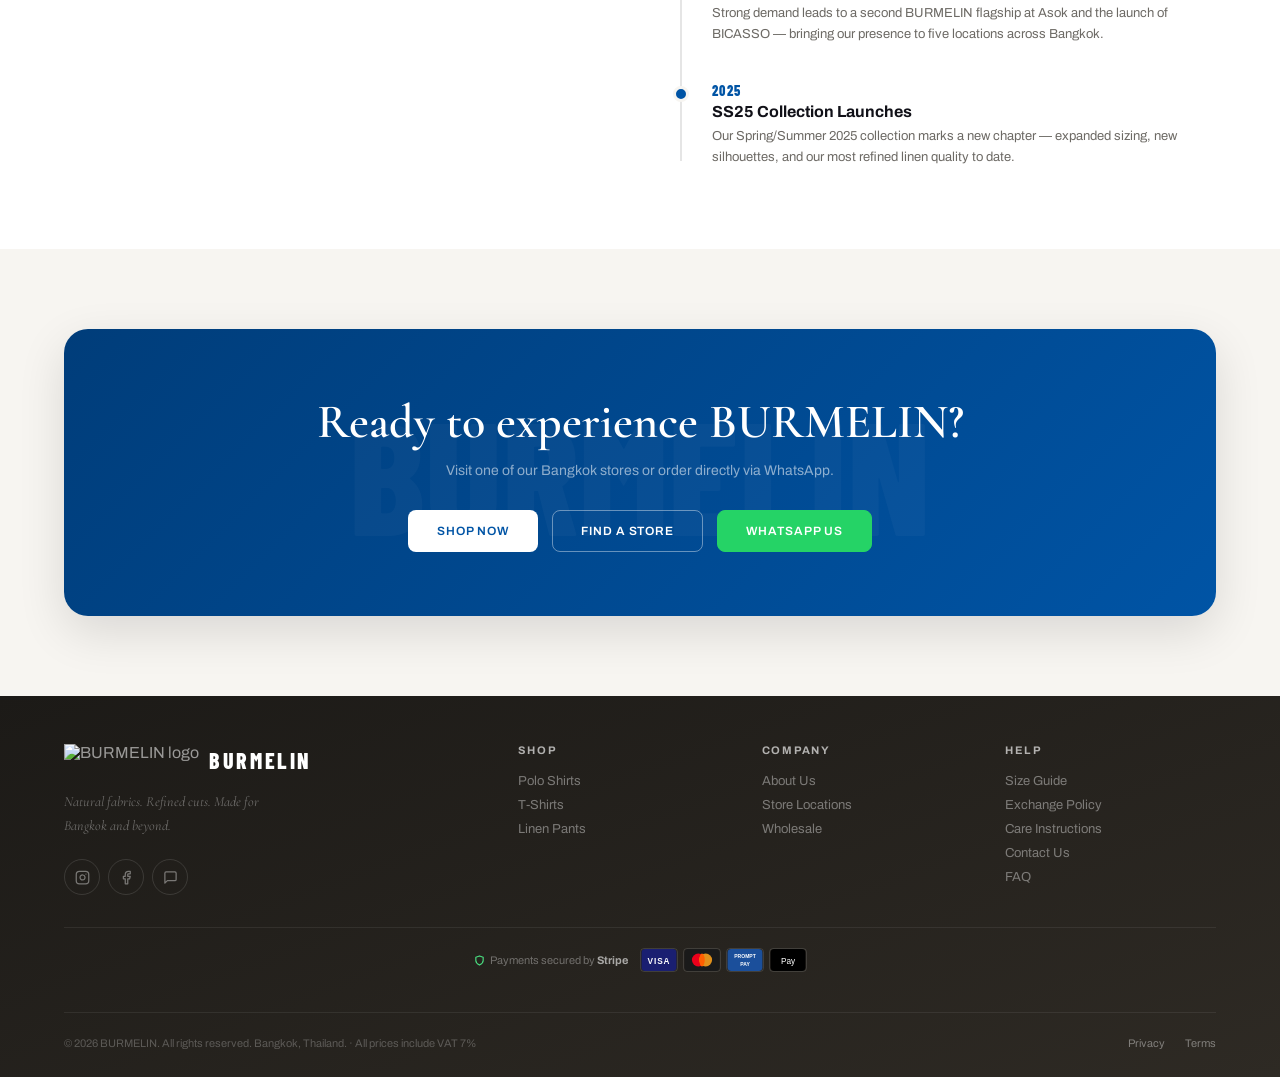
==== commit 78172412: "Remove Jeans and Jackets from the shop, since Burmelin doesn't sell them The owner confirmed there a" ====
--- a/about.html
+++ b/about.html
@@ -508,7 +508,7 @@
       <input class="search-box-input" id="searchBoxInput" type="text" placeholder="Search products, categories..." oninput="runSearch(this.value)"/>
       <button class="search-box-close" onclick="closeSearch()"><svg xmlns="http://www.w3.org/2000/svg" width="14" height="14" viewBox="0 0 24 24" fill="none" stroke="currentColor" stroke-width="2.5" stroke-linecap="round"><line x1="18" y1="6" x2="6" y2="18"/><line x1="6" y1="6" x2="18" y2="18"/></svg></button>
     </div>
-    <div class="search-results" id="searchResults"><div class="search-tip">Try "polo", "linen pants", "jacket"...</div></div>
+    <div class="search-results" id="searchResults"><div class="search-tip">Try "polo", "linen pants", "chino"...</div></div>
   </div>
 </div>
 
@@ -537,8 +537,8 @@
           <a class="social-btn" href="https://wa.me/66642071080" target="_blank" rel="noopener" aria-label="Message BURMELIN on WhatsApp"><svg xmlns="http://www.w3.org/2000/svg" width="15" height="15" viewBox="0 0 24 24" fill="none" stroke="currentColor" stroke-width="2" stroke-linecap="round" stroke-linejoin="round"><path d="M21 15a2 2 0 0 1-2 2H7l-4 4V5a2 2 0 0 1 2-2h14a2 2 0 0 1 2 2z"/></svg></a>
         </div>
       </div>
-      <div><div class="footer-heading">Shop</div><div class="footer-links"><button class="footer-link" onclick="window.location.href='products.html'">Polo Shirts</button><button class="footer-link" onclick="window.location.href='products.html'">T-Shirts</button><button class="footer-link" onclick="window.location.href='products.html'">Linen Pants</button><button class="footer-link" onclick="window.location.href='products.html'">Jeans</button><button class="footer-link" onclick="window.location.href='products.html'">Jackets</button></div></div>
-      <div><div class="footer-heading">Company</div><div class="footer-links"><button class="footer-link active" onclick="window.location.href='about.html'">About Us</button><button class="footer-link" onclick="window.location.href='stores.html'">Store Locations</button><a href="#" class="footer-link">Wholesale</a></div></div>
+      <div><div class="footer-heading">Shop</div><div class="footer-links"><button class="footer-link" onclick="window.location.href='products.html'">Polo Shirts</button><button class="footer-link" onclick="window.location.href='products.html'">T-Shirts</button><button class="footer-link" onclick="window.location.href='products.html'">Linen Pants</button></div></div>
+      <div><div class="footer-heading">Company</div><div class="footer-links"><button class="footer-link active" onclick="window.location.href='about.html'">About Us</button><button class="footer-link" onclick="window.location.href='stores.html'">Store Locations</button><a href="https://wa.me/66642071080?text=Hi%20Burmelin%2C%20I%27d%20like%20to%20ask%20about%20wholesale%20orders." class="footer-link" target="_blank" rel="noopener">Wholesale</a></div></div>
       <div><div class="footer-heading">Help</div><div class="footer-links"><a href="javascript:void(0)" class="footer-link" onclick="openSizeGuide()">Size Guide</a><a href="terms.html" class="footer-link">Exchange Policy</a><a href="javascript:void(0)" class="footer-link" onclick="openSizeGuide()">Care Instructions</a><a href="https://wa.me/66642071080" class="footer-link">Contact Us</a><a href="#" class="footer-link">FAQ</a></div></div>
     </div>
     <div style="display:flex;align-items:center;justify-content:center;flex-wrap:wrap;gap:12px;padding:20px 0;border-top:1px solid rgba(255,255,255,.07);margin-bottom:20px">
@@ -589,7 +589,7 @@
   return PRODUCTS;
 }
 function openSearch(){document.getElementById('searchOverlay').classList.add('open');setTimeout(()=>document.getElementById('searchBoxInput').focus(),100)}
-function closeSearch(){document.getElementById('searchOverlay').classList.remove('open');document.getElementById('searchBoxInput').value='';document.getElementById('searchResults').innerHTML='<div class="search-tip">Try "polo", "linen pants", "jacket"...</div>'}
+function closeSearch(){document.getElementById('searchOverlay').classList.remove('open');document.getElementById('searchBoxInput').value='';document.getElementById('searchResults').innerHTML='<div class="search-tip">Try "polo", "linen pants", "chino"...</div>'}
 function handleSearchOverlayClick(e){if(e.target===document.getElementById('searchOverlay'))closeSearch()}
 async function runSearch(query){
   const results=document.getElementById('searchResults');
